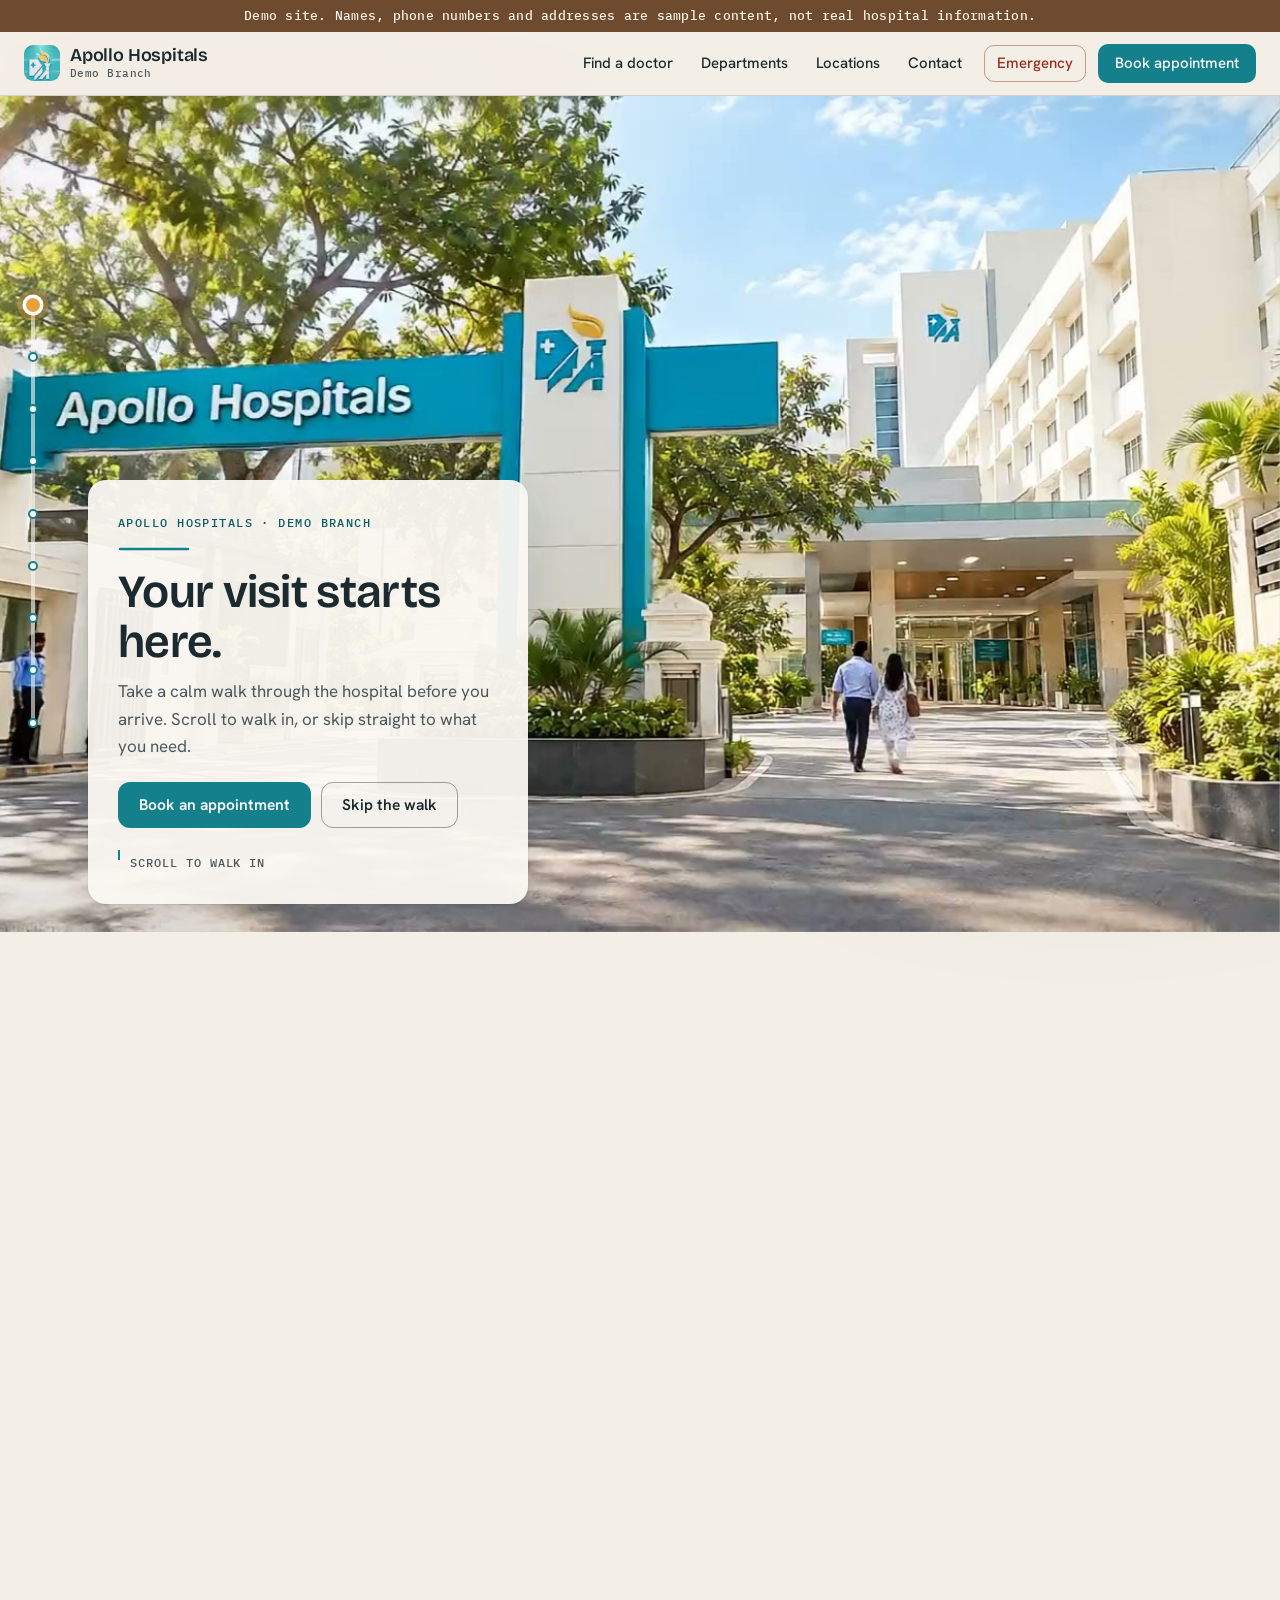
==== site/index.html @ e40bd39c "Add Walk Through Apollo scroll-driven hospital website First-person walk from the hospital gate to t" ====
<!doctype html>
<html lang="en">
<head>
<meta charset="utf-8">
<meta name="viewport" content="width=device-width, initial-scale=1">
<title>Apollo Hospitals · Walk Through Apollo</title>
<meta name="description" content="Take a calm walk through Apollo Hospitals before you arrive, then find a doctor, book an appointment or get directions.">
<meta name="theme-color" content="#F3EEE6">
<link rel="icon" type="image/png" href="assets/img/favicon.png">
<meta property="og:title" content="Walk Through Apollo">
<meta property="og:description" content="Take a calm walk through the hospital before you arrive.">
<meta property="og:type" content="website">
<!-- DEPLOY STEP: replace with absolute live URLs -->
<meta property="og:url" content="https://example.com/">
<meta property="og:image" content="https://example.com/assets/stills/arrival.jpg">
<link rel="preconnect" href="https://fonts.googleapis.com">
<link rel="preconnect" href="https://fonts.gstatic.com" crossorigin>
<link href="https://fonts.googleapis.com/css2?family=Bricolage+Grotesque:opsz,wght@12..96,600&family=Hanken+Grotesk:wght@400;500;600&family=IBM+Plex+Mono:wght@500&display=swap" rel="stylesheet">
<link rel="stylesheet" href="assets/site.css">
<link rel="stylesheet" href="assets/journey.css">
<noscript><style>
  .journey{height:auto!important}
  .stage{position:static;height:auto;overflow:visible}
  .media,.loader,.rail{display:none}
  .stop{position:static;opacity:1!important;visibility:visible!important;display:grid}
  .stop-fig{display:block}
</style></noscript>
</head>
<body>
<a class="skip" href="#essentials">Skip the walk</a>
<div class="draft" role="note">Demo site. Names, phone numbers and addresses are sample content, not real hospital information.</div>

<header class="site-header">
  <a class="brand" href="index.html" aria-label="Apollo Hospitals home">
    <img src="assets/img/mark.png" alt="" width="36" height="36">
    <span>Apollo Hospitals<small>Demo Branch</small></span>
  </a>
  <button class="menu-btn" type="button" aria-expanded="false" aria-controls="site-nav">Menu</button>
  <nav class="nav" id="site-nav" aria-label="Main">
    <a href="doctors.html">Find a doctor</a>
    <a href="departments.html">Departments</a>
    <a href="locations.html">Locations</a>
    <a href="contact.html">Contact</a>
    <a class="emergency" href="emergency.html">Emergency</a>
    <a class="btn btn-primary" href="book.html">Book appointment</a>
  </nav>
</header>

<main id="main" tabindex="-1">
<section class="journey" id="journey" aria-label="Walk through the hospital">
  <div class="stage">
    <div class="media" aria-hidden="true">
      <video id="hero" muted playsinline preload="none" tabindex="-1" aria-hidden="true" disablepictureinpicture></video>
      <div class="stills">
        <img data-still="arrival"    data-src="assets/stills/arrival.jpg" alt="">
        <img data-still="lobby"      data-src="assets/stills/lobby.jpg" alt="">
        <img data-still="lobby-desk" data-src="assets/stills/lobby-desk.jpg" alt="">
        <img data-still="reception"  data-src="assets/stills/reception.jpg" alt="">
        <img data-still="waiting"    data-src="assets/stills/waiting.jpg" alt="">
        <img data-still="corridor"   data-src="assets/stills/corridor.jpg" alt="">
        <img data-still="doorway"    data-src="assets/stills/doorway.jpg" alt="">
        <img data-still="room"       data-src="assets/stills/room.jpg" alt="">
        <img data-still="bedside"    data-src="assets/stills/bedside.jpg" alt="">
        <img data-still="team"       data-src="assets/stills/team.jpg" alt="">
        <img data-still="logo-wall"  data-src="assets/stills/logo-wall.jpg" alt="">
      </div>
      <div class="glow"></div>
      <div class="scrim"></div>
    </div>

    <div class="loader" aria-hidden="true">
      <svg class="ring" viewBox="0 0 48 48"><circle cx="24" cy="24" r="20" class="track"/><circle cx="24" cy="24" r="20" class="fill" style="stroke-dashoffset:var(--ld,126)"/></svg>
      <span>Loading the walk</span>
    </div>

    <nav class="rail" aria-label="Stops on the walk">
      <span class="rail-line" aria-hidden="true"><span class="rail-fill"></span></span>
      <ol>
        <li><a href="#stop-arrival" data-go="arrival"><span class="dot"></span><span class="lbl">Arrival</span></a></li>
        <li><a href="#stop-lobby" data-go="lobby"><span class="dot"></span><span class="lbl">Lobby</span></a></li>
        <li><a href="#stop-reception" data-go="reception"><span class="dot"></span><span class="lbl">Reception</span></a></li>
        <li><a href="#stop-visit" data-go="visit"><span class="dot"></span><span class="lbl">Your visit</span></a></li>
        <li><a href="#stop-doctors" data-go="doctors"><span class="dot"></span><span class="lbl">Doctors</span></a></li>
        <li><a href="#stop-room" data-go="room"><span class="dot"></span><span class="lbl">Your room</span></a></li>
        <li><a href="#stop-care" data-go="care"><span class="dot"></span><span class="lbl">Care</span></a></li>
        <li><a href="#stop-visit-us" data-go="visit-us"><span class="dot"></span><span class="lbl">Visit us</span></a></li>
        <li><a href="#stop-book" data-go="book"><span class="dot"></span><span class="lbl">Book</span></a></li>
      </ol>
    </nav>

    <div class="stops">

      <article class="stop" id="stop-arrival" data-stop="arrival" data-side="left-low">
        <figure class="stop-fig"><img loading="lazy" src="assets/stills/arrival.jpg" alt="The Apollo Hospitals gate and the driveway leading to the entrance" width="1440" height="810"></figure>
        <div class="panel">
          <span class="kicker">Apollo Hospitals · Demo Branch</span>
          <svg class="guide" viewBox="0 0 72 8" aria-hidden="true"><path d="M2 4 H70"/></svg>
          <h1>Your visit starts here.</h1>
          <p class="body">Take a calm walk through the hospital before you arrive. Scroll to walk in, or skip straight to what you need.</p>
          <div class="actions">
            <a class="btn btn-primary" href="book.html">Book an appointment</a>
            <a class="btn btn-ghost" href="#essentials">Skip the walk</a>
          </div>
          <p class="scroll-cue" aria-hidden="true"><span></span>Scroll to walk in</p>
        </div>
      </article>

      <article class="stop" id="stop-lobby" data-stop="lobby" data-side="right">
        <figure class="stop-fig"><img loading="lazy" src="assets/stills/lobby-desk.jpg" alt="The main lobby with the reception desk and waiting chairs" width="1440" height="810"></figure>
        <div class="panel">
          <span class="kicker">The lobby</span>
          <svg class="guide" viewBox="0 0 72 8" aria-hidden="true"><path d="M2 4 H70"/></svg>
          <h2>Find the right doctor.</h2>
          <p class="body">Search by a doctor's name or by what you need help with.</p>
          <form class="search" action="doctors.html" method="get" role="search">
            <label for="q">Doctor or specialty</label>
            <div class="search-row">
              <input class="input" id="q" name="q" type="search" placeholder="For example, a doctor's name" autocomplete="off">
              <button class="btn btn-primary" type="submit">Search</button>
            </div>
          </form>
          <a class="text-link" href="book.html">Or book an appointment</a>
        </div>
      </article>

      <article class="stop" id="stop-reception" data-stop="reception" data-side="left">
        <figure class="stop-fig"><img loading="lazy" src="assets/stills/reception.jpg" alt="The reception desk in front of the teal wall with the hospital logo" width="1440" height="810"></figure>
        <div class="panel">
          <span class="kicker">Reception</span>
          <svg class="guide" viewBox="0 0 72 8" aria-hidden="true"><path d="M2 4 H70"/></svg>
          <h2>What brings you in today?</h2>
          <p class="body">Pick an area and we will point you to the right doctors further along.</p>
          <fieldset class="picker">
            <legend class="visually-hidden">Choose a specialty</legend>
            <button type="button" class="chip" aria-pressed="false" data-choice="Cardiology">Cardiology</button>
            <button type="button" class="chip" aria-pressed="false" data-choice="Orthopaedics">Orthopaedics</button>
            <button type="button" class="chip" aria-pressed="false" data-choice="Neurology">Neurology</button>
            <button type="button" class="chip" aria-pressed="false" data-choice="Paediatrics">Paediatrics</button>
            <button type="button" class="chip" aria-pressed="false" data-choice="Women's Health">Women's Health</button>
            <button type="button" class="chip" aria-pressed="false" data-choice="General Medicine">General Medicine</button>
          </fieldset>
          <p class="picked" aria-live="polite"></p>
          <a class="text-link" href="departments.html">See all departments</a>
        </div>
      </article>

      <article class="stop" id="stop-visit" data-stop="visit" data-side="left">
        <figure class="stop-fig"><img loading="lazy" src="assets/stills/waiting.jpg" alt="The waiting hall with rows of seats and a corridor on the right" width="1440" height="810"></figure>
        <div class="panel">
          <span class="kicker">Your visit</span>
          <svg class="guide" viewBox="0 0 72 8" aria-hidden="true"><path d="M2 4 H70"/></svg>
          <h2>Three simple steps.</h2>
          <ol class="steps">
            <li><strong>Book</strong><span>Choose a time that suits you.</span></li>
            <li><strong>Check in</strong><span>Come to reception with a photo ID, any earlier reports and a list of your medicines.</span></li>
            <li><strong>See your doctor</strong><span>Take a seat. Your doctor will call you in.</span></li>
          </ol>
          <p class="meta">Outpatient hours: Monday to Saturday, 8 am to 8 pm</p>
        </div>
      </article>

      <article class="stop" id="stop-doctors" data-stop="doctors" data-side="right">
        <figure class="stop-fig"><img loading="lazy" src="assets/stills/corridor.jpg" alt="A bright hospital corridor with a nurse walking ahead" width="1440" height="810"></figure>
        <div class="panel">
          <span class="kicker">Our doctors</span>
          <svg class="guide" viewBox="0 0 72 8" aria-hidden="true"><path d="M2 4 H70"/></svg>
          <h2>Meet the people who will care for you.</h2>
          <p class="filter-note" aria-live="polite" hidden></p>
          <ul class="docs">
            <li data-spec="Cardiology"><span class="avatar" aria-hidden="true"></span><div><strong>Dr. Ananya Rao</strong>Cardiology<small>MBBS, MD, DM (Cardiology) · Mon, Wed, Fri</small></div></li>
            <li data-spec="Orthopaedics"><span class="avatar" aria-hidden="true"></span><div><strong>Dr. Vikram Menon</strong>Orthopaedics<small>MBBS, MS (Orthopaedics) · Tue, Thu, Sat</small></div></li>
            <li data-spec="Neurology"><span class="avatar" aria-hidden="true"></span><div><strong>Dr. Priya Sharma</strong>Neurology<small>MBBS, MD, DM (Neurology) · Mon to Fri</small></div></li>
          </ul>
          <a class="text-link" href="doctors.html">See all doctors</a>
        </div>
      </article>

      <article class="stop" id="stop-room" data-stop="room" data-side="right">
        <figure class="stop-fig"><img loading="lazy" src="assets/stills/room.jpg" alt="A calm private patient room with a window looking out over trees" width="1440" height="810"></figure>
        <div class="panel">
          <span class="kicker">Staying with us</span>
          <svg class="guide" viewBox="0 0 72 8" aria-hidden="true"><path d="M2 4 H70"/></svg>
          <h2>A calm room to rest and recover.</h2>
          <p class="body">Private and twin-sharing rooms, each with a nurse call button, a window and space for one family member to stay.</p>
          <h3 class="sub">Technology and treatments</h3>
          <p class="body">Round-the-clock diagnostics and imaging, and specialist teams for heart, bone and joint, brain and nerve care.</p>
        </div>
      </article>

      <article class="stop" id="stop-care" data-stop="care" data-side="left">
        <figure class="stop-fig"><img loading="lazy" src="assets/stills/bedside.jpg" alt="A doctor and a nurse talking with a patient at the bedside" width="1440" height="810"></figure>
        <div class="panel">
          <span class="kicker">Care</span>
          <svg class="guide" viewBox="0 0 72 8" aria-hidden="true"><path d="M2 4 H70"/></svg>
          <h2>Looked after, every step of the way.</h2>
          <p class="body">A care coordinator for every inpatient, visits from a dietitian, and help with insurance paperwork.</p>
          <blockquote class="quote"><p>The nurses explained every step before it happened. I never once felt lost.</p><cite>Sample patient story</cite></blockquote>
        </div>
      </article>

      <article class="stop" id="stop-visit-us" data-stop="visit-us" data-side="left">
        <figure class="stop-fig"><img loading="lazy" src="assets/stills/team.jpg" alt="The care team at the front desk helping visitors" width="1440" height="810"></figure>
        <div class="panel">
          <span class="kicker">Visit us</span>
          <svg class="guide" viewBox="0 0 72 8" aria-hidden="true"><path d="M2 4 H70"/></svg>
          <h2>We are here when you need us.</h2>
          <dl class="facts">
            <div><dt>Address</dt><dd>12 Demo Road, Sample Nagar, Your City 500000</dd></div>
            <div><dt>Appointments</dt><dd>+91 00000 00001</dd></div>
            <div><dt>Visiting hours</dt><dd>4 pm to 7 pm, every day</dd></div>
            <div><dt>Emergency</dt><dd>112 (national emergency) · 108 (ambulance)</dd></div>
          </dl>
          <a class="btn btn-ghost" href="locations.html">Get directions</a>
        </div>
      </article>

      <article class="stop" id="stop-book" data-stop="book" data-side="center">
        <figure class="stop-fig"><img loading="lazy" src="assets/stills/logo-wall.jpg" alt="The Apollo Hospitals logo on the teal wall above the reception counter" width="1440" height="810"></figure>
        <div class="panel">
          <h2>Ready when you are.</h2>
          <div class="actions">
            <a class="btn btn-primary" href="book.html">Book an appointment</a>
            <a class="btn btn-ghost" href="tel:+910000000001">Call +91 00000 00001</a>
          </div>
        </div>
      </article>

    </div>
  </div>
</section>

<section class="section essentials reveal" id="essentials" tabindex="-1" aria-labelledby="ess-h">
  <div class="wrap">
    <span class="kicker rv">Quick links</span>
    <h2 id="ess-h" class="rv">Everything in one place.</h2>
    <div class="grid">
      <a class="card rv" href="doctors.html"><h3>Find a doctor</h3><p>Search by name or specialty.</p><span class="arrow" aria-hidden="true">&rarr;</span></a>
      <a class="card rv" href="departments.html"><h3>Departments</h3><p>See every area of care.</p><span class="arrow" aria-hidden="true">&rarr;</span></a>
      <a class="card rv" href="book.html"><h3>Book an appointment</h3><p>Pick a time that suits you.</p><span class="arrow" aria-hidden="true">&rarr;</span></a>
      <a class="card rv" href="locations.html"><h3>Locations</h3><p>Address, map and parking.</p><span class="arrow" aria-hidden="true">&rarr;</span></a>
      <a class="card rv" href="contact.html"><h3>Contact</h3><p>Phone numbers and email.</p><span class="arrow" aria-hidden="true">&rarr;</span></a>
      <a class="card rv urgent" href="emergency.html"><h3>Emergency</h3><p>What to do right now.</p><span class="arrow" aria-hidden="true">&rarr;</span></a>
    </div>
  </div>
</section>
</main>

<footer class="site-footer">
  <div class="wrap">
    <div class="cols">
      <div><strong>Apollo Hospitals</strong> · Demo Branch</div>
      <nav aria-label="Footer">
        <a href="doctors.html">Find a doctor</a><a href="departments.html">Departments</a><a href="book.html">Book appointment</a><a href="locations.html">Locations</a><a href="contact.html">Contact</a><a href="emergency.html">Emergency</a>
      </nav>
    </div>
    <p class="fine">Some images on this site are AI-assisted visualisations based on photographs of the hospital. Demo content: all names, phone numbers and addresses on this site are samples.</p>
  </div>
</footer>

<div class="action-bar" aria-label="Quick actions">
  <a class="btn btn-ghost" href="contact.html">Call</a>
  <a class="btn btn-primary" href="book.html">Book</a>
  <a class="btn btn-ghost" href="locations.html">Directions</a>
</div>

<div class="env" aria-hidden="true"></div>
<script src="assets/site.js" defer></script>
<script src="assets/journey.js" defer></script>
</body>
</html>
---- site/assets/site.css ----
/* Walk Through Apollo: shared styles */
:root{
  --canvas:#F3EEE6;
  --panel:#FBF8F3;
  --ink:#1B2A2F;
  --ink-2:#4B585C;
  --teal:#13808B;
  --teal-deep:#0C5C66;
  --flame:#E9A23B;
  --walnut:#6E4A2E;
  --line:rgba(27,42,47,.14);
  --line-strong:rgba(27,42,47,.42);
  --ease-out:cubic-bezier(.22,.8,.26,1);
  --ease-soft:cubic-bezier(.45,0,.2,1);
  --display:"Bricolage Grotesque",ui-sans-serif,system-ui,sans-serif;
  --body:"Hanken Grotesk",ui-sans-serif,system-ui,sans-serif;
  --mono:"IBM Plex Mono",ui-monospace,monospace;
  --radius:14px;
  --shadow:0 1px 2px rgba(27,42,47,.06),0 12px 40px rgba(27,42,47,.14);
  --header-h:64px;
}

*,*::before,*::after{box-sizing:border-box}
html{overflow-x:hidden;overflow-x:clip;-webkit-text-size-adjust:100%}
body{margin:0;overflow-x:hidden;overflow-x:clip;background:var(--canvas);color:var(--ink);font:400 17px/1.6 var(--body);-webkit-font-smoothing:antialiased;opacity:0;animation:page-in .6s var(--ease-out) .05s forwards}
@keyframes page-in{to{opacity:1}}
img{max-width:100%;display:block}
a{color:var(--teal-deep)}
a:hover{color:var(--ink)}
h1,h2,h3{font-family:var(--display);font-weight:600;line-height:1.08;letter-spacing:-.015em;margin:0}
p{margin:0}
:focus-visible{outline:3px solid var(--teal);outline-offset:3px;border-radius:6px}
[hidden]{display:none!important}
.visually-hidden{position:absolute!important;width:1px;height:1px;overflow:hidden;clip:rect(0 0 0 0);clip-path:inset(50%);white-space:nowrap}

/* Placeholders: visible on purpose until approved content arrives */
.ph{background:rgba(233,162,59,.16);border-bottom:1.5px dashed rgba(110,74,46,.55);border-radius:3px;padding:0 .2em;font-style:normal}

/* Skip link */
.skip{position:fixed;left:16px;top:-60px;z-index:100;background:var(--ink);color:#fff;padding:10px 16px;border-radius:10px;text-decoration:none;transition:top .2s var(--ease-out)}
.skip:focus{top:12px;color:#fff}

/* Draft banner */
.draft{position:relative;z-index:60;background:var(--walnut);color:#FBF3E8;font:500 12.5px/1.4 var(--mono);letter-spacing:.02em;text-align:center;padding:7px 16px}

/* Header */
.site-header{position:sticky;top:0;z-index:50;height:var(--header-h);display:flex;align-items:center;gap:20px;padding:0 24px;background:rgba(243,238,230,.92);backdrop-filter:blur(10px);-webkit-backdrop-filter:blur(10px);border-bottom:1px solid var(--line)}
.brand{display:flex;align-items:center;gap:10px;text-decoration:none;color:var(--ink);font:600 18px/1 var(--display);letter-spacing:-.01em;white-space:nowrap}
.brand img{width:36px;height:36px;border-radius:9px}
.brand small{display:block;font:500 11px/1.2 var(--mono);color:var(--ink-2);letter-spacing:.04em;margin-top:3px}
.nav{margin-left:auto;display:flex;align-items:center;gap:4px}
.nav a{font:500 15px/1 var(--body);color:var(--ink);text-decoration:none;padding:10px 12px;border-radius:10px;transition:background .25s var(--ease-out),color .25s var(--ease-out)}
.nav a:hover{background:rgba(19,128,139,.1);color:var(--teal-deep)}
.nav a[aria-current="page"]{color:var(--teal-deep);background:rgba(19,128,139,.1)}
.nav .btn-primary[aria-current="page"]{background:var(--teal-deep);color:#fff}
.nav .emergency{color:#9B2C1F;border:1.5px solid rgba(155,44,31,.45);margin-left:6px}
.nav .emergency:hover{background:rgba(155,44,31,.08);color:#7A1F14}
.menu-btn{display:none;margin-left:auto;background:none;border:1.5px solid var(--line-strong);border-radius:10px;padding:9px 12px;font:500 14px/1 var(--body);color:var(--ink);cursor:pointer}

/* Buttons */
.btn{display:inline-flex;align-items:center;justify-content:center;gap:8px;font:600 15.5px/1 var(--body);text-decoration:none;border-radius:12px;padding:14px 20px;border:1.5px solid transparent;cursor:pointer;transition:background .3s var(--ease-out),color .3s var(--ease-out),border-color .3s var(--ease-out),transform .3s var(--ease-out)}
.btn:active{transform:translateY(1px)}
.btn-primary{background:var(--teal);color:#fff}
.btn-primary:hover{background:var(--teal-deep);color:#fff}
.btn-ghost{background:transparent;color:var(--ink);border-color:var(--line-strong)}
.btn-ghost:hover{border-color:var(--teal);color:var(--teal-deep)}
.nav .btn-primary{padding:11px 16px;margin-left:8px;color:#fff}
.nav .btn-primary:hover{color:#fff;background:var(--teal-deep)}

/* Labels */
.kicker{display:inline-block;font:500 12px/1.2 var(--mono);letter-spacing:.12em;text-transform:uppercase;color:var(--teal-deep)}
.guide{display:block;height:8px;width:72px;margin:10px 0 14px}
.guide path{stroke:var(--teal);stroke-width:2.5;fill:none;stroke-linecap:round;stroke-dasharray:80;stroke-dashoffset:var(--draw,80)}

/* Cards and generic sections */
.wrap{max-width:1160px;margin:0 auto;padding:0 24px}
.section{padding:96px 0}
.section h2{font-size:clamp(30px,4vw,46px);max-width:18ch}
.lede{color:var(--ink-2);font-size:18px;max-width:52ch;margin-top:14px}
.grid{display:grid;gap:16px;margin-top:36px;grid-template-columns:repeat(auto-fill,minmax(250px,1fr))}
.card{position:relative;display:block;background:var(--panel);border:1px solid var(--line);border-radius:var(--radius);padding:24px;text-decoration:none;color:var(--ink);transition:transform .45s var(--ease-out),box-shadow .45s var(--ease-out),border-color .45s var(--ease-out)}
a.card:hover{transform:translateY(-3px);box-shadow:var(--shadow);border-color:rgba(19,128,139,.35);color:var(--ink)}
.card h3{font-size:21px;margin-bottom:6px;padding-right:28px}
.card p{color:var(--ink-2);font-size:15.5px}
.card .arrow{position:absolute;right:20px;top:22px;color:var(--teal);transition:transform .45s var(--ease-out)}
a.card:hover .arrow{transform:translateX(4px)}
.card.urgent{border-color:rgba(155,44,31,.35)}
.card.urgent h3{color:#8E271B}

/* Entrance choreography for normal-flow content */
.reveal .rv{opacity:0;transform:translateY(16px);transition:opacity .8s var(--ease-out),transform .8s var(--ease-out)}
.reveal.in .rv{opacity:1;transform:none}
.reveal.in .rv:nth-child(2){transition-delay:.08s}
.reveal.in .rv:nth-child(3){transition-delay:.16s}
.reveal.in .rv:nth-child(4){transition-delay:.24s}
.reveal.in .rv:nth-child(5){transition-delay:.32s}
.reveal.in .rv:nth-child(6){transition-delay:.40s}
.reveal.done .rv,.reveal.done .rv:nth-child(n){transition-delay:0s!important}

/* Fixed background environment: slow warm light drift */
.env{position:fixed;inset:-20%;z-index:-1;pointer-events:none;background:radial-gradient(40% 35% at 30% 30%,rgba(233,162,59,.10),transparent 70%),radial-gradient(45% 40% at 75% 65%,rgba(19,128,139,.08),transparent 70%);animation:drift 80s ease-in-out -20s infinite alternate}
@keyframes drift{to{transform:translate3d(6%,-4%,0) scale(1.06)}}
body.paused *,body.paused *::before,body.paused *::after{animation-play-state:paused!important}

/* Footer */
.site-footer{border-top:1px solid var(--line);padding:48px 0 110px;color:var(--ink-2);font-size:15px}
.site-footer .cols{display:flex;flex-wrap:wrap;gap:32px 64px;justify-content:space-between}
.site-footer nav{display:flex;flex-wrap:wrap;gap:6px 20px}
.site-footer a{color:var(--ink);text-decoration:none}
.site-footer a:hover{color:var(--teal-deep);text-decoration:underline}
.site-footer .fine{margin-top:28px;font-size:13.5px;max-width:70ch}

/* Mobile action bar */
.action-bar{display:none}

/* Inner page hero */
.page-hero{padding:72px 0 8px}
.page-hero h1{font-size:clamp(36px,5vw,58px);max-width:16ch;margin-top:10px}
.field{display:flex;flex-direction:column;gap:6px;max-width:520px;margin-top:28px}
.field label{font:600 14px/1.2 var(--body)}
.input{font:400 17px/1.4 var(--body);padding:13px 14px;border-radius:12px;border:1.5px solid var(--line-strong);background:#fff;color:var(--ink)}
.input:focus-visible{outline:3px solid var(--teal);outline-offset:1px;border-color:var(--teal)}
.row-list{margin-top:28px;border-top:1px solid var(--line)}
.row-list div{display:flex;flex-wrap:wrap;gap:4px 24px;align-items:baseline;padding:16px 0;border-bottom:1px solid var(--line)}
.row-list dt{font:500 12.5px/1.2 var(--mono);letter-spacing:.08em;text-transform:uppercase;color:var(--ink-2);min-width:170px}
.row-list dd{margin:0;font-size:18px}

@media (max-width:980px){
  .nav{display:none;position:absolute;top:var(--header-h);left:0;right:0;flex-direction:column;align-items:stretch;background:var(--panel);border-bottom:1px solid var(--line);padding:10px 16px 16px;box-shadow:var(--shadow)}
  .nav.open{display:flex}
  .nav a{padding:14px 12px}
  .nav .emergency,.nav .btn-primary{margin:6px 0 0}
  .menu-btn{display:inline-flex}
  .site-header{padding:0 16px}
  .wrap{padding:0 16px}
}
@media (max-width:720px){
  .action-bar{display:flex;position:fixed;left:0;right:0;bottom:0;z-index:55;gap:8px;padding:10px 12px calc(10px + env(safe-area-inset-bottom));background:rgba(251,248,243,.96);backdrop-filter:blur(10px);-webkit-backdrop-filter:blur(10px);border-top:1px solid var(--line)}
  .action-bar a{flex:1;padding:13px 8px;font-size:15px}
  .section{padding:64px 0}
}
@media (pointer:coarse){
  .btn{min-height:44px;display:inline-flex;align-items:center;justify-content:center}
  .nav a{min-height:44px;display:flex;align-items:center}
}
@media (prefers-reduced-motion:reduce){
  *,*::before,*::after{animation:none!important;transition:none!important;transition-delay:0s!important}
  body{opacity:1}
  .reveal .rv{opacity:1;transform:none}
  .guide path{stroke-dashoffset:0}
}
---- site/assets/journey.css ----
/* The walk: scroll-driven stage (default) and static chapters (gated below) */
.journey{position:relative;height:3200vh}
.stage{position:sticky;top:var(--header-h);height:calc(100vh - var(--header-h));height:calc(100svh - var(--header-h));overflow:hidden;background:#D9D2C6}

.media{position:absolute;inset:0}
#hero,.stills img{position:absolute;inset:0;width:100%;height:100%;object-fit:cover}
#hero{opacity:0;transform:translateZ(0);will-change:transform;transition:opacity .6s var(--ease-out)}
.stage.video-ready #hero{opacity:1}
.stage.video-failed #hero{display:none}
.stills img{opacity:0;will-change:opacity,transform;transform-origin:50% 50%}
.glow{position:absolute;inset:0;opacity:0;pointer-events:none;background:radial-gradient(60% 70% at 52% 38%,rgba(255,248,232,1) 0%,rgba(255,244,222,.85) 45%,rgba(255,240,215,.35) 100%)}
.scrim{position:absolute;inset:0;pointer-events:none;background:radial-gradient(ellipse 120% 90% at 50% 45%,rgba(20,24,26,0) 50%,rgba(20,24,26,.28) 100%)}

/* Loading ring */
.loader{position:absolute;right:20px;bottom:20px;z-index:6;display:flex;align-items:center;gap:10px;padding:8px 14px 8px 8px;border-radius:999px;background:rgba(251,248,243,.9);box-shadow:0 2px 12px rgba(27,42,47,.12);font:500 12px/1 var(--mono);letter-spacing:.04em;color:var(--ink-2);transition:opacity .6s var(--ease-out)}
.loader .ring{width:30px;height:30px;transform:rotate(-90deg)}
.loader circle{fill:none;stroke-width:3.5}
.loader .track{stroke:rgba(27,42,47,.12)}
.loader .fill{stroke:var(--teal);stroke-dasharray:126;stroke-linecap:round;transition:stroke-dashoffset .2s linear}
.stage.video-ready .loader,.stage.video-failed .loader{opacity:0;pointer-events:none}

/* Signature: the floor-guide rail */
.rail{position:absolute;left:22px;top:50%;transform:translateY(-50%);z-index:5;height:min(440px,64%)}
.rail-line{position:absolute;left:9px;top:6px;bottom:6px;width:4px;border-radius:2px;background:rgba(251,248,243,.6);overflow:hidden}
.rail-fill{position:absolute;inset:0;background:var(--teal);transform-origin:50% 0;transform:scaleY(var(--railp,0))}
.rail ol{list-style:none;margin:0;padding:0;height:100%;display:flex;flex-direction:column;justify-content:space-between;position:relative}
.rail a{display:flex;align-items:center;gap:10px;text-decoration:none;color:var(--ink);min-height:22px}
.rail .dot{width:22px;height:22px;display:grid;place-items:center;flex:none}
.rail .dot::before{content:"";width:10px;height:10px;border-radius:50%;background:var(--panel);border:2px solid var(--teal);transition:transform .4s var(--ease-out),background .4s var(--ease-out),border-color .4s var(--ease-out)}
.rail a.passed .dot::before{background:var(--teal)}
.rail a.here .dot::before{background:var(--flame);border-color:var(--flame);transform:scale(1.4);box-shadow:0 0 0 2.5px #fff,0 0 0 6px rgba(233,162,59,.35)}
.rail .lbl{font:500 11.5px/1 var(--mono);letter-spacing:.06em;text-transform:uppercase;background:rgba(251,248,243,.92);padding:5px 8px;border-radius:6px;opacity:0;transform:translateX(-4px);transition:opacity .35s var(--ease-out),transform .35s var(--ease-out);white-space:nowrap}
.rail a:hover .lbl,.rail a:focus-visible .lbl{opacity:1;transform:none}

/* Stops: panels over the stage, driven by scroll */
.stops{position:absolute;inset:0;z-index:4;pointer-events:none}
.stop{position:absolute;inset:0;opacity:0;visibility:hidden}
.stop.on{visibility:visible}
.stop-fig{display:none;margin:0}
.panel{position:absolute;top:50%;left:88px;width:min(440px,38vw);max-height:calc(100% - 48px);overflow:auto;padding:28px 30px;border-radius:18px;background:rgba(251,248,243,.95);box-shadow:var(--shadow);pointer-events:auto;transform:translate3d(0,calc(-50% + (1 - var(--k,1)) * 18px),0)}
.stop[data-side="right"] .panel{left:auto;right:40px}
.stop[data-side="left-low"] .panel{top:auto;bottom:28px;transform:translate3d(0,calc((1 - var(--k,1)) * 18px),0)}
.stop[data-side="center"] .panel{top:auto;bottom:5%;left:50%;width:min(620px,86vw);text-align:center;background:rgba(251,248,243,.82);transform:translate3d(-50%,calc((1 - var(--k,1)) * 18px),0)}
.stop[data-side="center"] .actions{justify-content:center}
.panel h1{font-size:clamp(34px,3.6vw,52px)}
.panel h2{font-size:clamp(28px,2.7vw,40px)}
.panel .body{color:var(--ink-2);margin-top:12px}
.panel .guide path{stroke-dashoffset:calc(80 - 80 * var(--k,1))}
.panel .actions{display:flex;flex-wrap:wrap;gap:10px;margin-top:22px}
.panel .text-link{display:inline-block;margin-top:16px;font-weight:600}
.panel .sub{font-size:18px;margin-top:20px}
.panel .meta{margin-top:16px;font-size:15px;color:var(--ink-2)}

.scroll-cue{display:flex;align-items:center;gap:10px;margin-top:22px;font:500 12px/1 var(--mono);letter-spacing:.08em;text-transform:uppercase;color:var(--ink-2)}
.scroll-cue span{width:2px;height:26px;background:linear-gradient(var(--teal) 0 40%,transparent 40%);background-size:2px 26px;animation:cue 2.4s var(--ease-soft) -1s infinite}
@keyframes cue{0%{background-position:0 -16px}100%{background-position:0 26px}}

.search{margin-top:20px}
.search label{display:block;font:600 14px/1.2 var(--body);margin-bottom:6px}
.search-row{display:flex;gap:8px}
.search-row .input{flex:1;min-width:0}

.picker{border:0;padding:0;margin:20px 0 0;display:flex;flex-wrap:wrap;gap:8px}
.chip{font:500 15px/1 var(--body);padding:11px 14px;border-radius:999px;border:1.5px solid var(--line-strong);background:#fff;color:var(--ink);cursor:pointer;transition:border-color .3s var(--ease-out),background .3s var(--ease-out),transform .3s var(--ease-out)}
.chip:hover{border-color:var(--teal)}
.chip[aria-pressed="true"]{background:var(--teal);border-color:var(--teal);color:#fff}
.chip[aria-pressed="true"] .ph{background:rgba(255,255,255,.18);border-bottom-color:rgba(255,255,255,.7)}
.picked{margin-top:14px;font-weight:500;color:var(--teal-deep);min-height:1.6em}

.steps{list-style:none;counter-reset:s;margin:18px 0 0;padding:0;display:grid;gap:12px}
.steps li{counter-increment:s;display:grid;grid-template-columns:34px 1fr;column-gap:12px;align-items:baseline}
.steps li::before{content:counter(s);grid-row:span 2;width:30px;height:30px;border-radius:50%;display:grid;place-items:center;background:rgba(19,128,139,.12);color:var(--teal-deep);font:600 14px/1 var(--mono);align-self:start}
.steps strong{font-weight:600}
.steps span{color:var(--ink-2)}

.filter-note{margin-top:12px;font-weight:500;color:var(--teal-deep)}
.docs{list-style:none;margin:18px 0 0;padding:0;display:grid;gap:10px}
.docs li{display:flex;gap:14px;align-items:center;padding:12px;border:1px solid var(--line);border-radius:12px;background:#fff}
.docs .avatar{width:44px;height:44px;border-radius:50%;flex:none;background:radial-gradient(circle at 50% 38%,rgba(19,128,139,.35) 0 22%,transparent 23%),radial-gradient(circle at 50% 100%,rgba(19,128,139,.25) 0 45%,transparent 46%),rgba(19,128,139,.08)}
.docs div{display:flex;flex-direction:column;gap:2px;font-size:15px}
.docs small{color:var(--ink-2);font-size:13.5px}

.quote{margin:18px 0 0;padding:16px 18px;border-left:3px solid var(--flame);background:#fff;border-radius:0 12px 12px 0}
.quote cite{display:block;margin-top:8px;font-style:normal;font-size:14px;color:var(--ink-2)}

.facts{margin:16px 0 20px;display:grid;gap:0;border-top:1px solid var(--line)}
.facts div{display:flex;gap:16px;align-items:baseline;padding:10px 0;border-bottom:1px solid var(--line)}
.facts dt{min-width:120px;font:500 11.5px/1.2 var(--mono);letter-spacing:.08em;text-transform:uppercase;color:var(--ink-2)}
.facts dd{margin:0}

.essentials{background:linear-gradient(var(--canvas),#EFE8DC)}

/* Short desktop windows: keep the walk, drop the small overlays */
@media (max-height:560px){.rail,.loader,.scroll-cue{display:none}}

/* ===== Static journey (five gates; identical strings live in journey.js) ===== */
@media (max-width: 720px), (orientation: portrait) and (max-width: 1024px), (orientation: portrait) and (pointer: coarse), (orientation: landscape) and (pointer: coarse) and (max-height: 560px), (prefers-reduced-motion: reduce){
  .journey{height:auto!important}
  .stage{position:static;height:auto;overflow:visible;background:none}
  .media,.loader,.rail{display:none}
  .stops{position:static;pointer-events:auto}
  .stop{position:static;opacity:1!important;visibility:visible!important;display:block;padding:0 0 28px}
  .stop-fig{display:block;aspect-ratio:4/3;overflow:hidden;background:#D9D2C6}
  .stop-fig img{width:100%;height:100%;object-fit:cover}
  .stop[data-stop="arrival"] .stop-fig img{object-position:30% 50%}
  .stop[data-stop="bedside"] .stop-fig img,.stop[data-stop="care"] .stop-fig img{object-position:40% 50%}
  .panel,.stop[data-side="right"] .panel,.stop[data-side="center"] .panel,.stop[data-side="left-low"] .panel{position:relative;top:auto;left:auto;right:auto;bottom:auto;width:auto;max-height:none;overflow:visible;margin:-36px 16px 0;transform:none;text-align:left;background:var(--panel)}
  .stop[data-side="center"] .actions{justify-content:flex-start}
  .panel .guide path{stroke-dashoffset:0}
  .search-row{flex-direction:column}
  .scroll-cue{display:none}
}
@media (min-width: 721px) and (orientation: portrait) and (max-width: 1024px){
  .stops{max-width:760px;margin:0 auto}
  .stop-fig{aspect-ratio:16/9}
}
/* Static journey on wide screens (reduced motion on desktop): a calm, contained column */
@media (prefers-reduced-motion: reduce) and (min-width: 1025px){
  .stops{max-width:1080px;margin:0 auto;padding:32px 24px 0}
  .stop{display:grid;grid-template-columns:1.25fr 1fr;align-items:center;gap:0;padding:0 0 40px}
  .stop-fig{aspect-ratio:4/3;border-radius:18px}
  .panel,.stop[data-side="right"] .panel,.stop[data-side="center"] .panel,.stop[data-side="left-low"] .panel{margin:0 0 0 -48px}
}
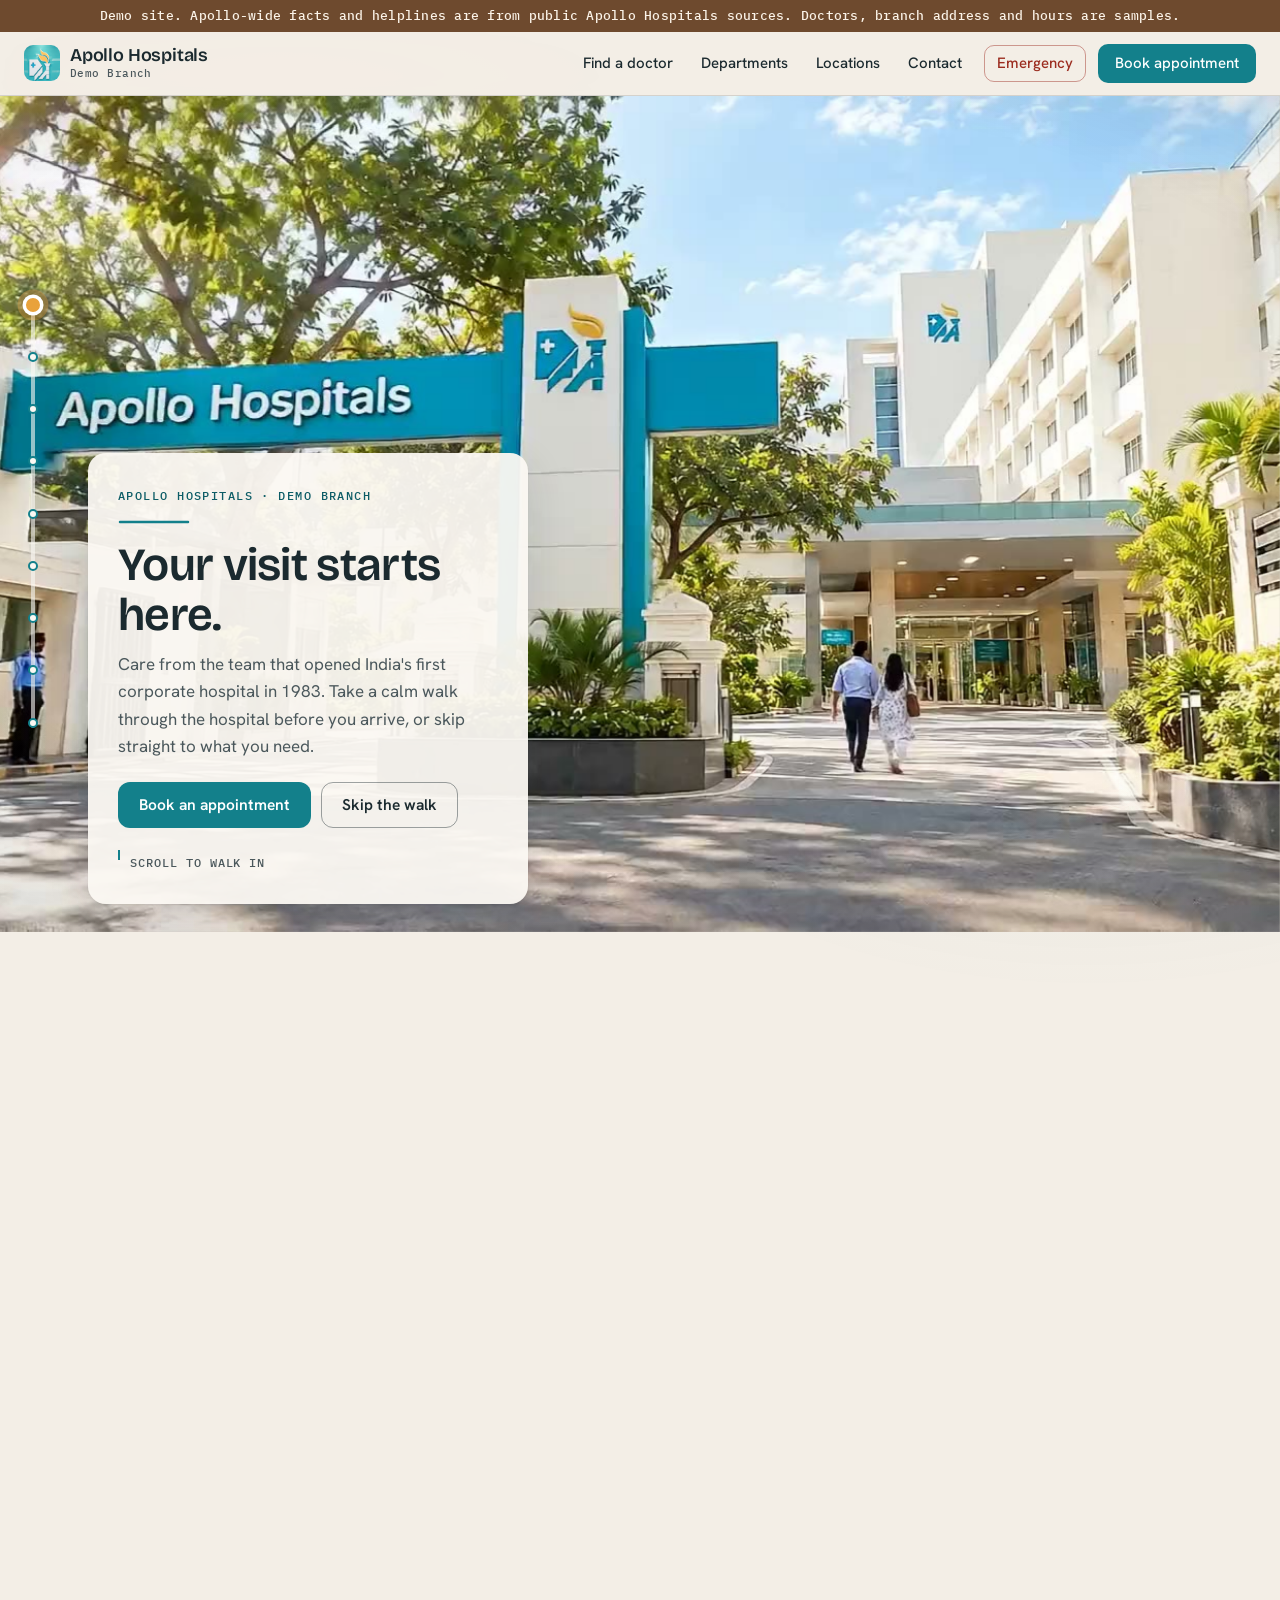
==== commit fb2b9534: "Apply verified Apollo facts and helplines, keep branch details as samples - Real Apollo-wide data fr" ====
--- a/site/index.html
+++ b/site/index.html
@@ -28,7 +28,7 @@
 </head>
 <body>
 <a class="skip" href="#essentials">Skip the walk</a>
-<div class="draft" role="note">Demo site. Names, phone numbers and addresses are sample content, not real hospital information.</div>
+<div class="draft" role="note">Demo site. Apollo-wide facts and helplines are from public Apollo Hospitals sources. Doctors, branch address and hours are samples.</div>
 
 <header class="site-header">
   <a class="brand" href="index.html" aria-label="Apollo Hospitals home">
@@ -96,7 +96,7 @@
           <span class="kicker">Apollo Hospitals · Demo Branch</span>
           <svg class="guide" viewBox="0 0 72 8" aria-hidden="true"><path d="M2 4 H70"/></svg>
           <h1>Your visit starts here.</h1>
-          <p class="body">Take a calm walk through the hospital before you arrive. Scroll to walk in, or skip straight to what you need.</p>
+          <p class="body">Care from the team that opened India&#39;s first corporate hospital in 1983. Take a calm walk through the hospital before you arrive, or skip straight to what you need.</p>
           <div class="actions">
             <a class="btn btn-primary" href="book.html">Book an appointment</a>
             <a class="btn btn-ghost" href="#essentials">Skip the walk</a>
@@ -132,12 +132,12 @@
           <p class="body">Pick an area and we will point you to the right doctors further along.</p>
           <fieldset class="picker">
             <legend class="visually-hidden">Choose a specialty</legend>
-            <button type="button" class="chip" aria-pressed="false" data-choice="Cardiology">Cardiology</button>
+            <button type="button" class="chip" aria-pressed="false" data-choice="Cardiac Sciences">Cardiac Sciences</button>
+            <button type="button" class="chip" aria-pressed="false" data-choice="Neurosciences">Neurosciences</button>
             <button type="button" class="chip" aria-pressed="false" data-choice="Orthopaedics">Orthopaedics</button>
-            <button type="button" class="chip" aria-pressed="false" data-choice="Neurology">Neurology</button>
-            <button type="button" class="chip" aria-pressed="false" data-choice="Paediatrics">Paediatrics</button>
-            <button type="button" class="chip" aria-pressed="false" data-choice="Women's Health">Women's Health</button>
-            <button type="button" class="chip" aria-pressed="false" data-choice="General Medicine">General Medicine</button>
+            <button type="button" class="chip" aria-pressed="false" data-choice="Oncology">Oncology</button>
+            <button type="button" class="chip" aria-pressed="false" data-choice="Gastroenterology">Gastroenterology</button>
+            <button type="button" class="chip" aria-pressed="false" data-choice="Transplants">Transplants</button>
           </fieldset>
           <p class="picked" aria-live="polite"></p>
           <a class="text-link" href="departments.html">See all departments</a>
@@ -167,9 +167,9 @@
           <h2>Meet the people who will care for you.</h2>
           <p class="filter-note" aria-live="polite" hidden></p>
           <ul class="docs">
-            <li data-spec="Cardiology"><span class="avatar" aria-hidden="true"></span><div><strong>Dr. Ananya Rao</strong>Cardiology<small>MBBS, MD, DM (Cardiology) · Mon, Wed, Fri</small></div></li>
-            <li data-spec="Orthopaedics"><span class="avatar" aria-hidden="true"></span><div><strong>Dr. Vikram Menon</strong>Orthopaedics<small>MBBS, MS (Orthopaedics) · Tue, Thu, Sat</small></div></li>
-            <li data-spec="Neurology"><span class="avatar" aria-hidden="true"></span><div><strong>Dr. Priya Sharma</strong>Neurology<small>MBBS, MD, DM (Neurology) · Mon to Fri</small></div></li>
+            <li data-spec="Cardiac Sciences"><span class="avatar" aria-hidden="true"></span><div><strong>Dr. Ananya Rao</strong><span>Cardiac Sciences · sample profile</span><small>MBBS, MD, DM (Cardiology) · Mon, Wed, Fri</small></div></li>
+            <li data-spec="Orthopaedics"><span class="avatar" aria-hidden="true"></span><div><strong>Dr. Vikram Menon</strong><span>Orthopaedics · sample profile</span><small>MBBS, MS (Orthopaedics) · Tue, Thu, Sat</small></div></li>
+            <li data-spec="Neurosciences"><span class="avatar" aria-hidden="true"></span><div><strong>Dr. Priya Sharma</strong><span>Neurosciences · sample profile</span><small>MBBS, MD, DM (Neurology) · Mon to Fri</small></div></li>
           </ul>
           <a class="text-link" href="doctors.html">See all doctors</a>
         </div>
@@ -183,7 +183,7 @@
           <h2>A calm room to rest and recover.</h2>
           <p class="body">Private and twin-sharing rooms, each with a nurse call button, a window and space for one family member to stay.</p>
           <h3 class="sub">Technology and treatments</h3>
-          <p class="body">Round-the-clock diagnostics and imaging, and specialist teams for heart, bone and joint, brain and nerve care.</p>
+          <p class="body">Centres of Excellence for Cardiac Sciences, Oncology, Neurosciences, Gastroenterology, Orthopaedics and Transplants, with emergency care on call through 1066.</p>
         </div>
       </article>
 
@@ -206,9 +206,9 @@
           <h2>We are here when you need us.</h2>
           <dl class="facts">
             <div><dt>Address</dt><dd>12 Demo Road, Sample Nagar, Your City 500000</dd></div>
-            <div><dt>Appointments</dt><dd>+91 00000 00001</dd></div>
+            <div><dt>Appointments</dt><dd>1860-500-1066</dd></div>
             <div><dt>Visiting hours</dt><dd>4 pm to 7 pm, every day</dd></div>
-            <div><dt>Emergency</dt><dd>112 (national emergency) · 108 (ambulance)</dd></div>
+            <div><dt>Emergency</dt><dd>1066 (Apollo 24/7 emergency) · 112 (national)</dd></div>
           </dl>
           <a class="btn btn-ghost" href="locations.html">Get directions</a>
         </div>
@@ -220,7 +220,7 @@
           <h2>Ready when you are.</h2>
           <div class="actions">
             <a class="btn btn-primary" href="book.html">Book an appointment</a>
-            <a class="btn btn-ghost" href="tel:+910000000001">Call +91 00000 00001</a>
+            <a class="btn btn-ghost" href="tel:18605001066">Call 1860-500-1066</a>
           </div>
         </div>
       </article>
@@ -233,13 +233,19 @@
   <div class="wrap">
     <span class="kicker rv">Quick links</span>
     <h2 id="ess-h" class="rv">Everything in one place.</h2>
+    <ul class="facts-row rv" aria-label="About Apollo Hospitals">
+      <li><strong>1983</strong><span>Founded in Chennai by Dr. Prathap C. Reddy</span></li>
+      <li><strong>First</strong><span>India&#39;s first corporate hospital</span></li>
+      <li><strong>1066</strong><span>Apollo emergency line, day and night</span></li>
+      <li><strong>1860-500-1066</strong><span>Apollo Lifeline for appointments</span></li>
+    </ul>
     <div class="grid">
       <a class="card rv" href="doctors.html"><h3>Find a doctor</h3><p>Search by name or specialty.</p><span class="arrow" aria-hidden="true">&rarr;</span></a>
       <a class="card rv" href="departments.html"><h3>Departments</h3><p>See every area of care.</p><span class="arrow" aria-hidden="true">&rarr;</span></a>
       <a class="card rv" href="book.html"><h3>Book an appointment</h3><p>Pick a time that suits you.</p><span class="arrow" aria-hidden="true">&rarr;</span></a>
       <a class="card rv" href="locations.html"><h3>Locations</h3><p>Address, map and parking.</p><span class="arrow" aria-hidden="true">&rarr;</span></a>
-      <a class="card rv" href="contact.html"><h3>Contact</h3><p>Phone numbers and email.</p><span class="arrow" aria-hidden="true">&rarr;</span></a>
-      <a class="card rv urgent" href="emergency.html"><h3>Emergency</h3><p>What to do right now.</p><span class="arrow" aria-hidden="true">&rarr;</span></a>
+      <a class="card rv" href="contact.html"><h3>Contact</h3><p>Helplines and online queries.</p><span class="arrow" aria-hidden="true">&rarr;</span></a>
+      <a class="card rv urgent" href="emergency.html"><h3>Emergency</h3><p>Call 1066, day or night.</p><span class="arrow" aria-hidden="true">&rarr;</span></a>
     </div>
   </div>
 </section>
@@ -253,12 +259,12 @@
         <a href="doctors.html">Find a doctor</a><a href="departments.html">Departments</a><a href="book.html">Book appointment</a><a href="locations.html">Locations</a><a href="contact.html">Contact</a><a href="emergency.html">Emergency</a>
       </nav>
     </div>
-    <p class="fine">Some images on this site are AI-assisted visualisations based on photographs of the hospital. Demo content: all names, phone numbers and addresses on this site are samples.</p>
+    <p class="fine">Some images on this site are AI-assisted visualisations based on photographs of the hospital. Apollo Hospitals was founded in 1983 in Chennai by Dr. Prathap C. Reddy. Doctor profiles, the branch address and visiting hours on this site are sample content.</p>
   </div>
 </footer>
 
 <div class="action-bar" aria-label="Quick actions">
-  <a class="btn btn-ghost" href="contact.html">Call</a>
+  <a class="btn btn-ghost" href="tel:18605001066">Call</a>
   <a class="btn btn-primary" href="book.html">Book</a>
   <a class="btn btn-ghost" href="locations.html">Directions</a>
 </div>
--- a/site/assets/site.css
+++ b/site/assets/site.css
@@ -149,3 +149,11 @@
   .reveal .rv{opacity:1;transform:none}
   .guide path{stroke-dashoffset:0}
 }
+
+/* Verified facts row (quick links section) */
+.facts-row{list-style:none;margin:28px 0 0;padding:0;display:grid;grid-template-columns:repeat(auto-fit,minmax(210px,1fr));gap:0;border-top:1px solid var(--line);border-bottom:1px solid var(--line)}
+.facts-row li{padding:18px 20px 18px 0;display:flex;flex-direction:column;gap:4px}
+.facts-row li+li{padding-left:20px;border-left:1px solid var(--line)}
+.facts-row strong{font:600 26px/1.1 var(--display);color:var(--teal-deep);letter-spacing:-.01em}
+.facts-row span{font-size:14.5px;color:var(--ink-2)}
+@media (max-width:720px){.facts-row li+li{padding-left:0;border-left:0;border-top:1px solid var(--line)}}
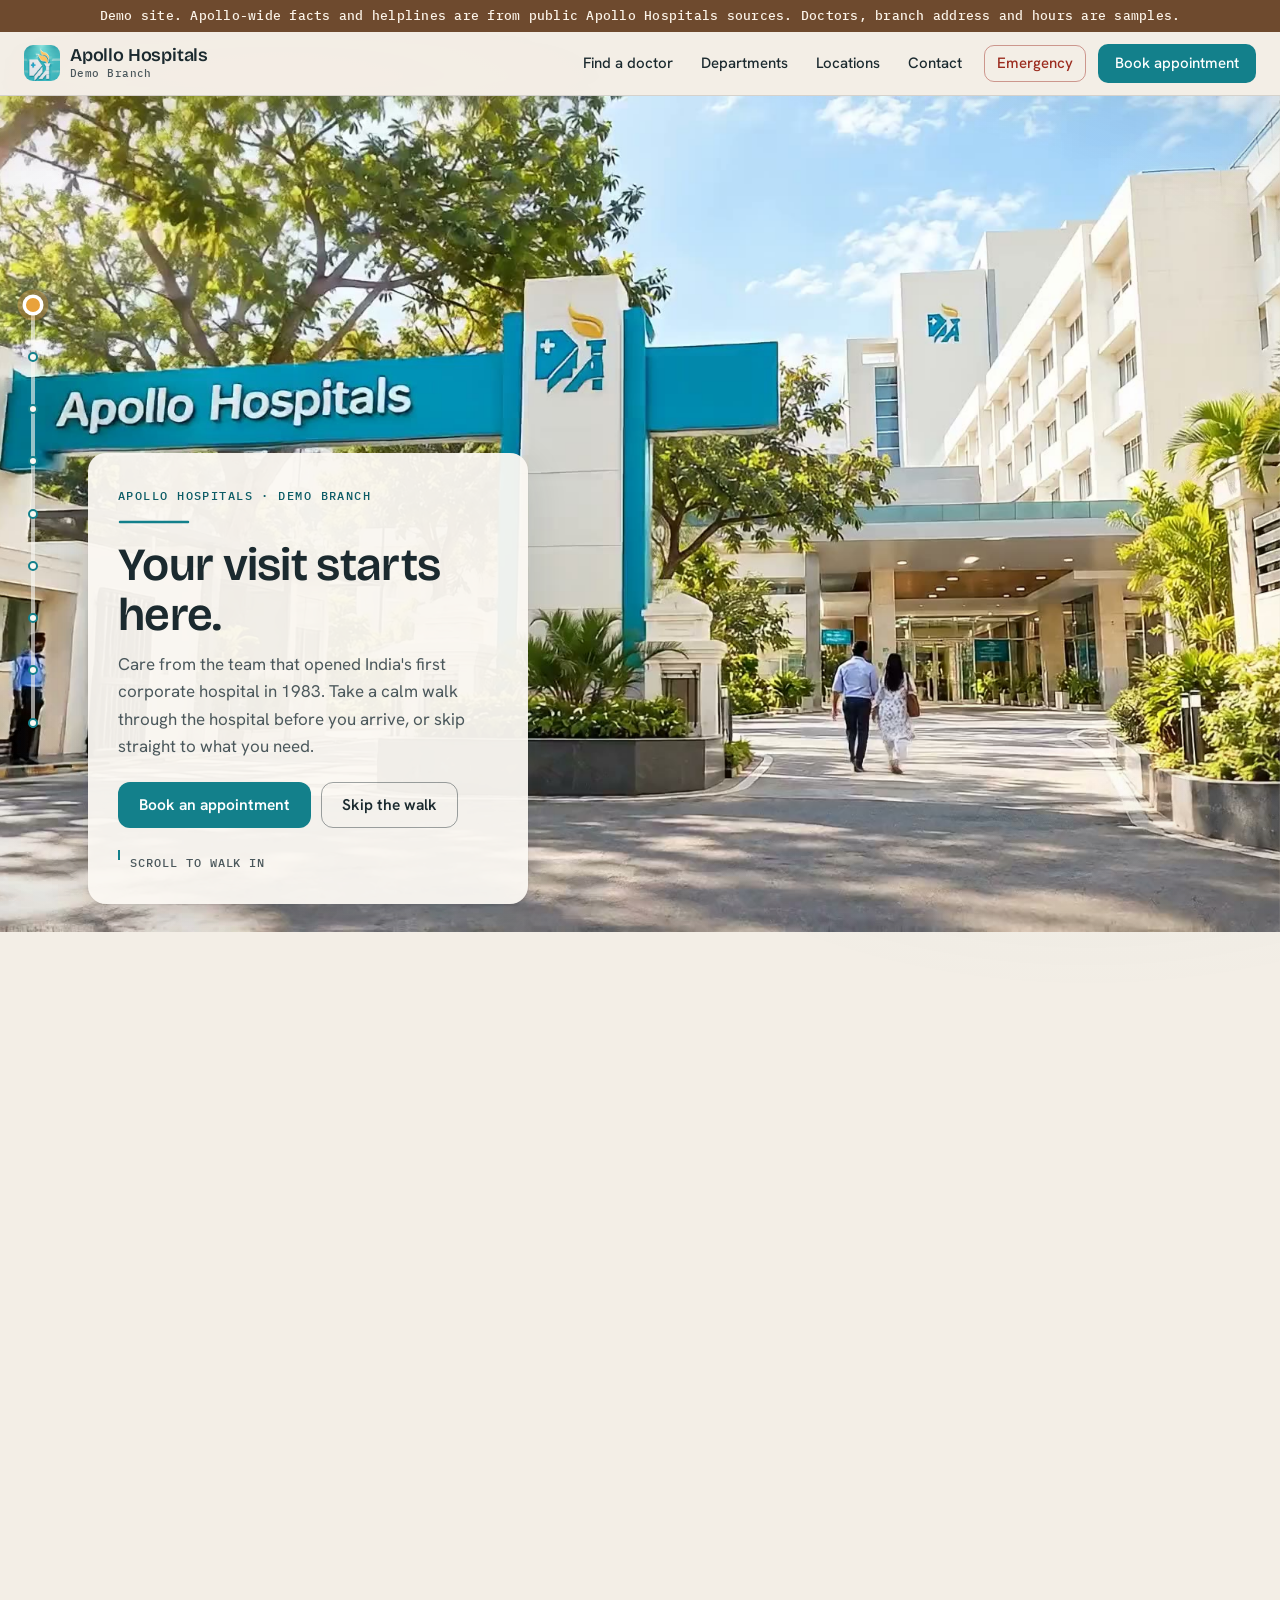
==== commit c22406c0: "Upgrade walk video quality: four chapter videos from full-quality masters - Rebuild the scroll video" ====
--- a/site/index.html
+++ b/site/index.html
@@ -50,7 +50,6 @@
 <section class="journey" id="journey" aria-label="Walk through the hospital">
   <div class="stage">
     <div class="media" aria-hidden="true">
-      <video id="hero" muted playsinline preload="none" tabindex="-1" aria-hidden="true" disablepictureinpicture></video>
       <div class="stills">
         <img data-still="arrival"    data-src="assets/stills/arrival.jpg" alt="">
         <img data-still="lobby"      data-src="assets/stills/lobby.jpg" alt="">
--- a/site/assets/journey.css
+++ b/site/assets/journey.css
@@ -3,10 +3,10 @@
 .stage{position:sticky;top:var(--header-h);height:calc(100vh - var(--header-h));height:calc(100svh - var(--header-h));overflow:hidden;background:#D9D2C6}
 
 .media{position:absolute;inset:0}
-#hero,.stills img{position:absolute;inset:0;width:100%;height:100%;object-fit:cover}
-#hero{opacity:0;transform:translateZ(0);will-change:transform;transition:opacity .6s var(--ease-out)}
-.stage.video-ready #hero{opacity:1}
-.stage.video-failed #hero{display:none}
+.media video,.stills img{position:absolute;inset:0;width:100%;height:100%;object-fit:cover}
+.media video{opacity:0;transform:translateZ(0);will-change:transform}
+.media video.on{opacity:1}
+
 .stills img{opacity:0;will-change:opacity,transform;transform-origin:50% 50%}
 .glow{position:absolute;inset:0;opacity:0;pointer-events:none;background:radial-gradient(60% 70% at 52% 38%,rgba(255,248,232,1) 0%,rgba(255,244,222,.85) 45%,rgba(255,240,215,.35) 100%)}
 .scrim{position:absolute;inset:0;pointer-events:none;background:radial-gradient(ellipse 120% 90% at 50% 45%,rgba(20,24,26,0) 50%,rgba(20,24,26,.28) 100%)}
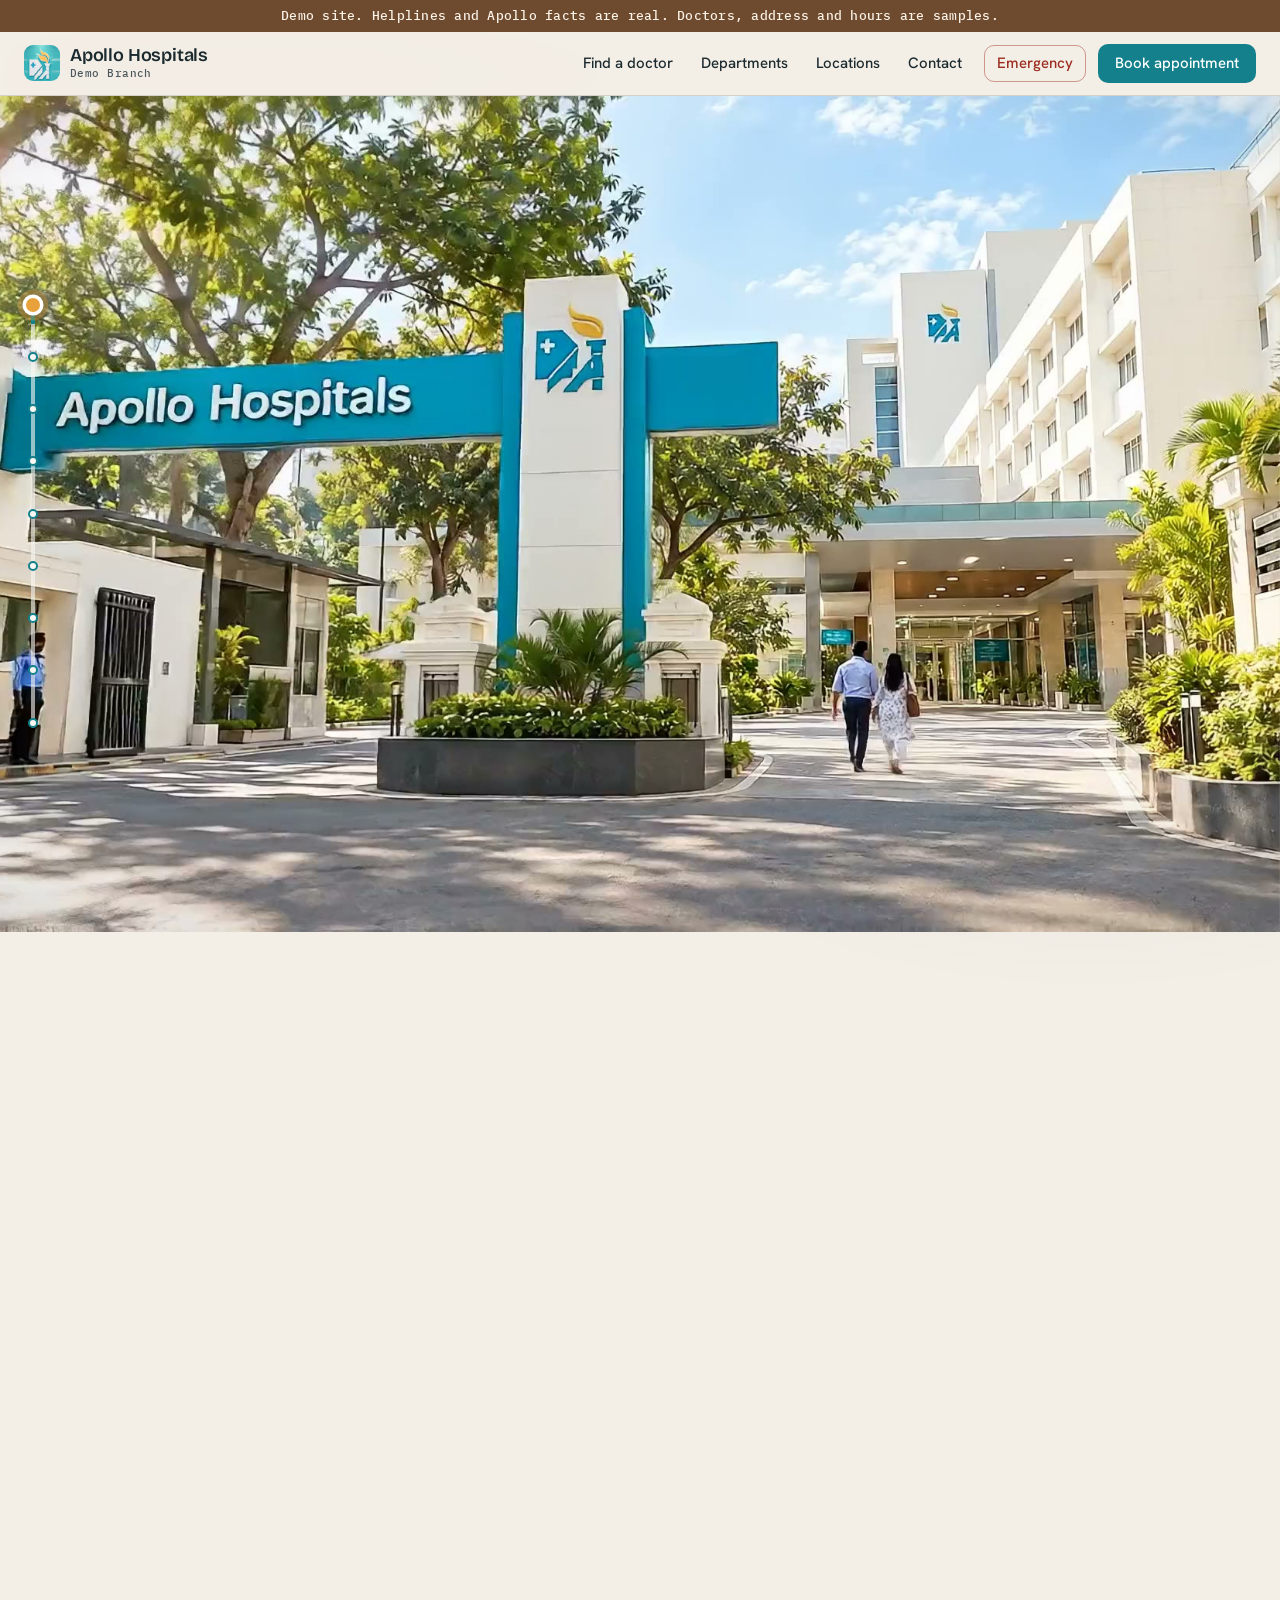
==== commit f29fa9bd: "Run the animated walk on every device: phones, tablets, laptops - Portrait phones get a 9:16 centre-" ====
--- a/site/index.html
+++ b/site/index.html
@@ -18,6 +18,10 @@
 <link href="https://fonts.googleapis.com/css2?family=Bricolage+Grotesque:opsz,wght@12..96,600&family=Hanken+Grotesk:wght@400;500;600&family=IBM+Plex+Mono:wght@500&display=swap" rel="stylesheet">
 <link rel="stylesheet" href="assets/site.css">
 <link rel="stylesheet" href="assets/journey.css">
+<script>
+  /* Pick the still-photo journey before first paint for reduce-motion or data-saver visitors. */
+  (function(){try{var c=navigator.connection;if(matchMedia('(prefers-reduced-motion: reduce)').matches||(c&&c.saveData))document.documentElement.classList.add('static-journey');}catch(e){}})();
+</script>
 <noscript><style>
   .journey{height:auto!important}
   .stage{position:static;height:auto;overflow:visible}
@@ -28,7 +32,7 @@
 </head>
 <body>
 <a class="skip" href="#essentials">Skip the walk</a>
-<div class="draft" role="note">Demo site. Apollo-wide facts and helplines are from public Apollo Hospitals sources. Doctors, branch address and hours are samples.</div>
+<div class="draft" role="note">Demo site. Helplines and Apollo facts are real. Doctors, address and hours are samples.</div>
 
 <header class="site-header">
   <a class="brand" href="index.html" aria-label="Apollo Hospitals home">
--- a/site/assets/site.css
+++ b/site/assets/site.css
@@ -157,3 +157,5 @@
 .facts-row strong{font:600 26px/1.1 var(--display);color:var(--teal-deep);letter-spacing:-.01em}
 .facts-row span{font-size:14.5px;color:var(--ink-2)}
 @media (max-width:720px){.facts-row li+li{padding-left:0;border-left:0;border-top:1px solid var(--line)}}
+
+@media (max-width:720px){.draft{font-size:11px;padding:6px 12px}}
--- a/site/assets/journey.css
+++ b/site/assets/journey.css
@@ -90,34 +90,88 @@
 
 .essentials{background:linear-gradient(var(--canvas),#EFE8DC)}
 
-/* Short desktop windows: keep the walk, drop the small overlays */
-@media (max-height:560px){.rail,.loader,.scroll-cue{display:none}}
+/* Short windows (landscape phones, shallow laptop windows): keep the walk, compact the overlays */
+@media (max-height:560px){
+  .rail,.loader,.scroll-cue{display:none}
+  .panel{left:16px;width:min(380px,48vw);max-height:calc(100% - 20px);padding:16px 18px}
+  .stop[data-side="right"] .panel{right:16px}
+  .stop[data-side="left-low"] .panel{bottom:10px}
+  .stop[data-side="center"] .panel{bottom:10px}
+  .panel h1{font-size:24px}
+  .panel h2{font-size:21px}
+  .panel .body{font-size:14px;margin-top:6px}
+  .panel .guide{margin:6px 0 8px}
+  .panel .actions{margin-top:12px}
+  .picker{margin-top:10px}
+  .chip{padding:8px 11px;font-size:13.5px}
+  .steps,.docs{margin-top:10px;gap:6px}
+}
 
-/* ===== Static journey (five gates; identical strings live in journey.js) ===== */
-@media (max-width: 720px), (orientation: portrait) and (max-width: 1024px), (orientation: portrait) and (pointer: coarse), (orientation: landscape) and (pointer: coarse) and (max-height: 560px), (prefers-reduced-motion: reduce){
-  .journey{height:auto!important}
-  .stage{position:static;height:auto;overflow:visible;background:none}
-  .media,.loader,.rail{display:none}
-  .stops{position:static;pointer-events:auto}
-  .stop{position:static;opacity:1!important;visibility:visible!important;display:block;padding:0 0 28px}
-  .stop-fig{display:block;aspect-ratio:4/3;overflow:hidden;background:#D9D2C6}
-  .stop-fig img{width:100%;height:100%;object-fit:cover}
-  .stop[data-stop="arrival"] .stop-fig img{object-position:30% 50%}
-  .stop[data-stop="bedside"] .stop-fig img,.stop[data-stop="care"] .stop-fig img{object-position:40% 50%}
-  .panel,.stop[data-side="right"] .panel,.stop[data-side="center"] .panel,.stop[data-side="left-low"] .panel{position:relative;top:auto;left:auto;right:auto;bottom:auto;width:auto;max-height:none;overflow:visible;margin:-36px 16px 0;transform:none;text-align:left;background:var(--panel)}
+/* Phones and upright tablets: the walk fills the screen, text rides in a bottom sheet */
+@media (orientation: portrait) and (max-width: 1100px), (max-width: 820px) and (min-height: 561px){
+  .panel,.stop[data-side="right"] .panel,.stop[data-side="left-low"] .panel,.stop[data-side="center"] .panel{
+    top:auto;bottom:12px;left:max(12px,calc(50% - 300px));right:max(12px,calc(50% - 300px));width:auto;
+    max-height:58%;padding:20px 20px 18px;border-radius:16px;text-align:left;
+    transform:translate3d(0,calc((1 - var(--k,1)) * 18px),0)}
+  .stop[data-side="center"] .panel{background:rgba(251,248,243,.92)}
   .stop[data-side="center"] .actions{justify-content:flex-start}
-  .panel .guide path{stroke-dashoffset:0}
-  .search-row{flex-direction:column}
-  .scroll-cue{display:none}
+  .panel h1{font-size:30px}
+  .panel h2{font-size:25px}
+  .panel .body{font-size:15.5px;margin-top:8px}
+  .panel .guide{margin:8px 0 10px}
+  .panel .actions{margin-top:16px}
+  .panel .actions .btn{flex:1 1 auto}
+  .scroll-cue{margin-top:14px}
+  .docs li{padding:10px}
+  .docs li:nth-child(n+3){display:none}
+  .quote{margin-top:12px;padding:12px 14px}
+  /* the floor-guide rail becomes a slim progress line across the top */
+  .rail{top:10px;left:14px;right:14px;height:22px;transform:none}
+  .rail-line{left:8px;right:8px;top:9px;bottom:auto;width:auto;height:4px}
+  .rail-fill{transform-origin:0 50%;transform:scaleX(var(--railp,0))}
+  .rail ol{flex-direction:row;height:22px}
+  .rail .lbl{display:none}
+  .loader{top:40px;bottom:auto;right:12px}
 }
-@media (min-width: 721px) and (orientation: portrait) and (max-width: 1024px){
-  .stops{max-width:760px;margin:0 auto}
-  .stop-fig{aspect-ratio:16/9}
+
+/* ===== Static journey: only for reduce-motion or data-saver visitors (html.static-journey, set in <head>) ===== */
+html.static-journey .journey{height:auto!important}
+html.static-journey .stage{position:static;height:auto;overflow:visible;background:none}
+html.static-journey .media,html.static-journey .loader,html.static-journey .rail{display:none}
+html.static-journey .stops{position:static;pointer-events:auto}
+html.static-journey .stop{position:static;opacity:1!important;visibility:visible!important;display:block;padding:0 0 28px}
+html.static-journey .stop-fig{display:block;aspect-ratio:4/3;overflow:hidden;background:#D9D2C6}
+html.static-journey .stop-fig img{width:100%;height:100%;object-fit:cover}
+html.static-journey .stop[data-stop="arrival"] .stop-fig img{object-position:30% 50%}
+html.static-journey .stop[data-stop="care"] .stop-fig img{object-position:40% 50%}
+html.static-journey .panel,html.static-journey .stop[data-side] .panel{position:relative;top:auto;left:auto;right:auto;bottom:auto;width:auto;max-height:none;overflow:visible;margin:-36px 16px 0;transform:none;text-align:left;background:var(--panel)}
+html.static-journey .stop[data-side="center"] .actions{justify-content:flex-start}
+html.static-journey .panel .guide path{stroke-dashoffset:0}
+html.static-journey .docs li:nth-child(n+3){display:flex}
+html.static-journey .scroll-cue{display:none}
+@media (max-width: 720px){html.static-journey .search-row{flex-direction:column}}
+@media (min-width: 721px) and (max-width: 1024px){
+  html.static-journey .stops{max-width:760px;margin:0 auto}
+  html.static-journey .stop-fig{aspect-ratio:16/9}
 }
-/* Static journey on wide screens (reduced motion on desktop): a calm, contained column */
-@media (prefers-reduced-motion: reduce) and (min-width: 1025px){
-  .stops{max-width:1080px;margin:0 auto;padding:32px 24px 0}
-  .stop{display:grid;grid-template-columns:1.25fr 1fr;align-items:center;gap:0;padding:0 0 40px}
-  .stop-fig{aspect-ratio:4/3;border-radius:18px}
-  .panel,.stop[data-side="right"] .panel,.stop[data-side="center"] .panel,.stop[data-side="left-low"] .panel{margin:0 0 0 -48px}
+@media (min-width: 1025px){
+  html.static-journey .stops{max-width:1080px;margin:0 auto;padding:32px 24px 0}
+  html.static-journey .stop{display:grid;grid-template-columns:1.25fr 1fr;align-items:center;gap:0;padding:0 0 40px}
+  html.static-journey .stop-fig{aspect-ratio:4/3;border-radius:18px}
+  html.static-journey .panel,html.static-journey .stop[data-side] .panel{margin:0 0 0 -48px}
 }
+
+/* Phones: the Call / Book / Directions bar sits at the bottom; lift the sheet above it */
+@media (max-width: 720px) and (min-height: 561px){
+  .panel,.stop[data-side] .panel{bottom:calc(76px + env(safe-area-inset-bottom));max-height:calc(58% - 40px)}
+  .loader{top:40px}
+}
+/* The first stop is on screen before the banner scrolls away: keep its buttons in view */
+.stop[data-stop="arrival"] .panel{bottom:calc(28px + var(--banner-h,0px))}
+@media (orientation: portrait) and (max-width: 1100px), (max-width: 820px) and (min-height: 561px){
+  .stop[data-stop="arrival"] .panel{bottom:calc(12px + var(--banner-h,0px))}
+}
+@media (max-width: 720px) and (min-height: 561px){
+  .stop[data-stop="arrival"] .panel{bottom:calc(76px + env(safe-area-inset-bottom) + var(--banner-h,0px))}
+}
+@media (max-height:560px){.stop[data-stop="arrival"] .panel{bottom:calc(10px + var(--banner-h,0px))}}
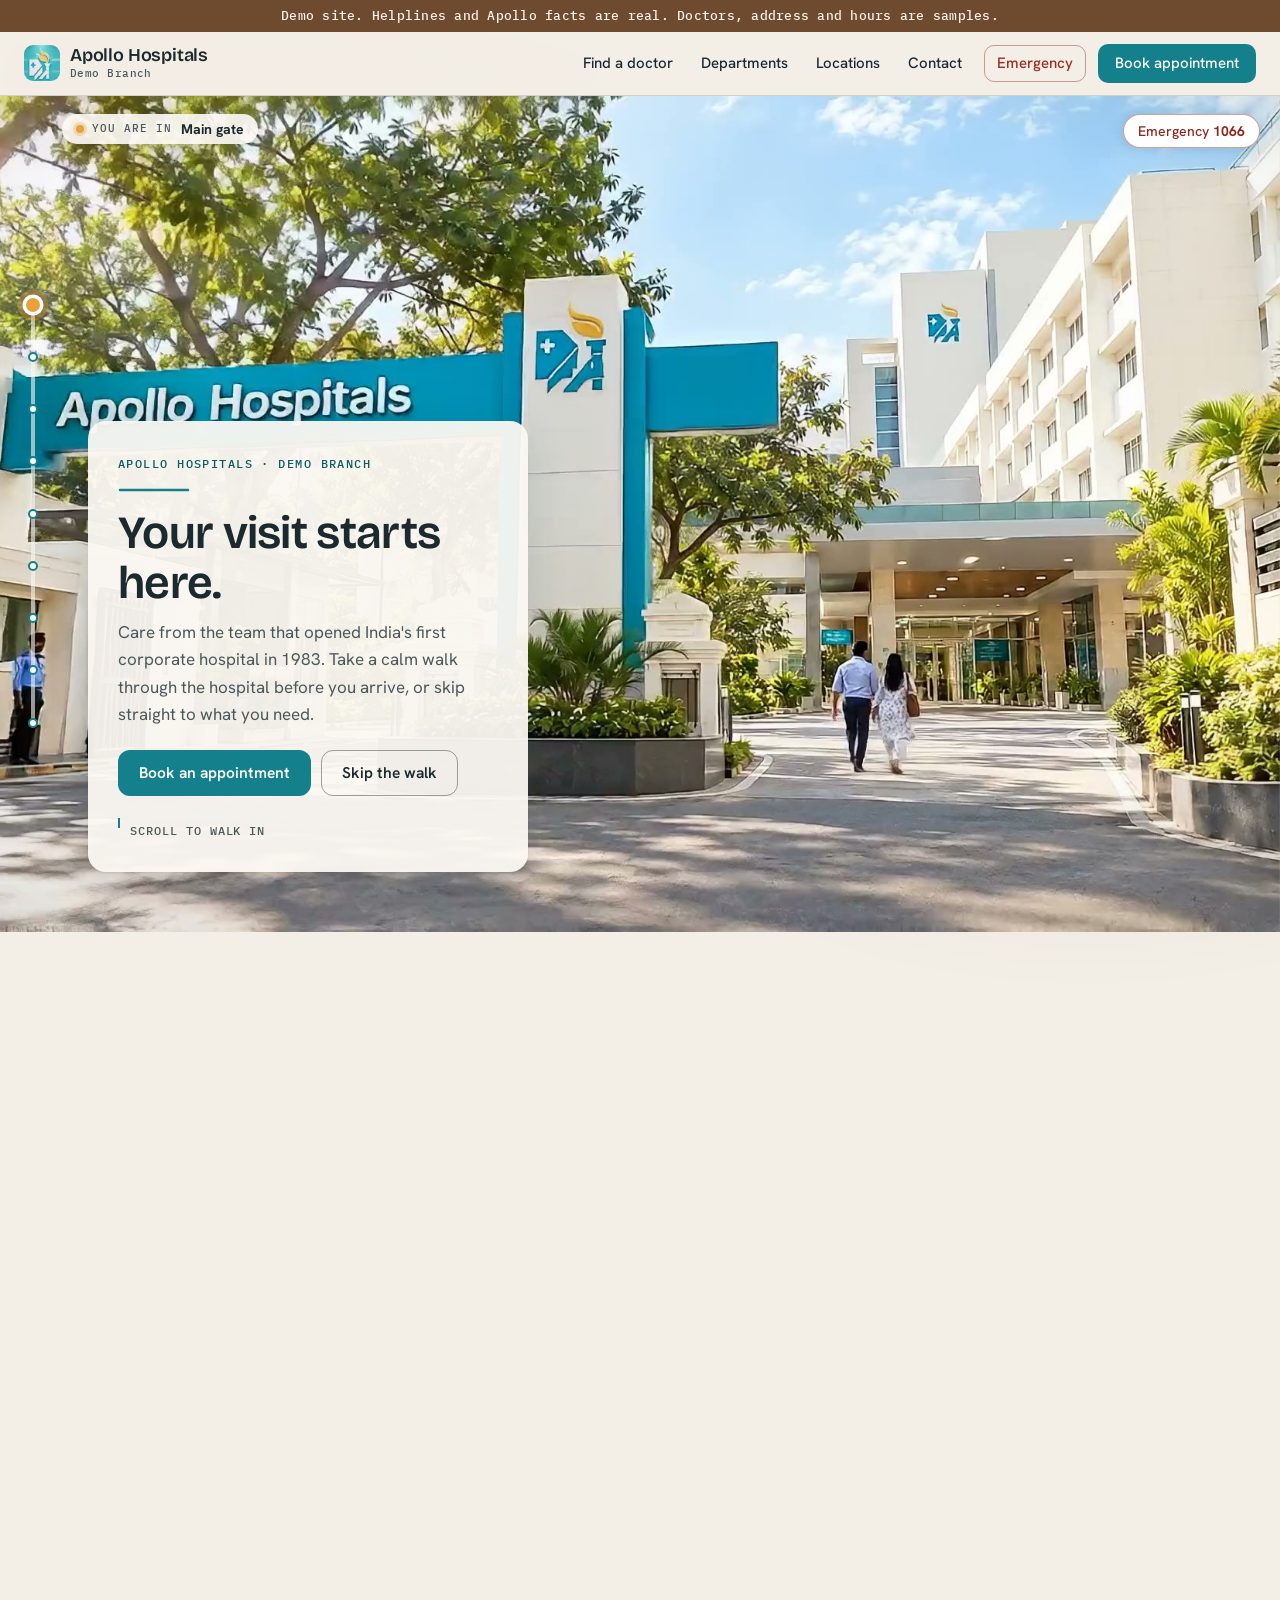
==== commit a0b59b4d: "Fill the walking stretches with scroll-driven captions - Gate: three heritage lines (1983, India's f" ====
--- a/site/index.html
+++ b/site/index.html
@@ -91,6 +91,41 @@
       </ol>
     </nav>
 
+    <div class="beats" aria-hidden="true">
+      <p class="beat hero-line" data-seg="walkA" data-in="0.03" data-out="0.21"><span class="kick">Apollo Hospitals</span>Since 1983.</p>
+      <p class="beat hero-line" data-seg="walkA" data-in="0.20" data-out="0.38"><span class="kick">A first for India</span>The country&#39;s first corporate hospital.</p>
+      <p class="beat hero-line" data-seg="walkA" data-in="0.37" data-out="0.55"><span class="kick">Our founder</span>Started in Chennai by Dr. Prathap C. Reddy.</p>
+
+      <div class="beat way-sign" data-seg="walkA" data-in="0.60" data-out="0.98">
+        <span class="way-arrow">&uarr;</span>
+        <span class="way-text"><strong>Welcome.</strong> Reception is straight ahead.</span>
+        <span class="way-chip">Emergency: 1066, day and night</span>
+      </div>
+
+      <span class="beat tag" style="--x:52%;--y:47%" data-seg="walkB" data-in="0.50" data-out="0.98">Reception</span>
+      <span class="beat tag" style="--x:30%;--y:58%" data-seg="walkB" data-in="0.58" data-out="0.98">Queue here</span>
+      <span class="beat tag" style="--x:12%;--y:42%" data-seg="walkB" data-in="0.66" data-out="0.98">Waiting area</span>
+
+      <div class="beat tips-head" data-seg="walkC" data-in="0.03" data-out="0.46">Before you come <small>sample tips</small></div>
+      <p class="beat tip" style="--i:0" data-seg="walkC" data-in="0.07" data-out="0.46">Bring a photo ID</p>
+      <p class="beat tip" style="--i:1" data-seg="walkC" data-in="0.13" data-out="0.46">Carry your earlier reports</p>
+      <p class="beat tip" style="--i:2" data-seg="walkC" data-in="0.19" data-out="0.46">Arrive 15 minutes before your time</p>
+
+      <span class="beat sign" data-seg="walkC" data-in="0.48" data-out="0.63">Cardiac Sciences <b>&rarr;</b></span>
+      <span class="beat sign" data-seg="walkC" data-in="0.555" data-out="0.705">Oncology <b>&rarr;</b></span>
+      <span class="beat sign" data-seg="walkC" data-in="0.63" data-out="0.78">Neurosciences <b>&rarr;</b></span>
+      <span class="beat sign" data-seg="walkC" data-in="0.705" data-out="0.855">Orthopaedics <b>&rarr;</b></span>
+      <span class="beat sign" data-seg="walkC" data-in="0.78" data-out="0.93">Gastroenterology <b>&rarr;</b></span>
+      <span class="beat sign" data-seg="walkC" data-in="0.855" data-out="0.995">Transplants <b>&rarr;</b></span>
+
+      <p class="beat soft-caption" data-seg="walkD" data-in="0.28" data-out="0.98">Private rooms <i>&middot;</i> Nurse call at every bed <i>&middot;</i> Space for family <small>sample</small></p>
+
+      <p class="beat soft-caption center" data-seg="match" data-in="0.10" data-out="0.90">Care that follows you home.</p>
+    </div>
+
+    <p class="area-label" aria-live="polite"><span class="area-dot"></span><span class="area-kick">You are in</span> <strong class="area-name">Main gate</strong></p>
+    <a class="emergency-pill" href="tel:1066">Emergency <strong>1066</strong></a>
+
     <div class="stops">
 
       <article class="stop" id="stop-arrival" data-stop="arrival" data-side="left-low">
--- a/site/assets/journey.css
+++ b/site/assets/journey.css
@@ -175,3 +175,95 @@
   .stop[data-stop="arrival"] .panel{bottom:calc(76px + env(safe-area-inset-bottom) + var(--banner-h,0px))}
 }
 @media (max-height:560px){.stop[data-stop="arrival"] .panel{bottom:calc(10px + var(--banner-h,0px))}}
+
+
+/* ===== Walk captions: light content that rides the walking stretches ===== */
+.beats{position:absolute;inset:0;z-index:3;pointer-events:none}
+.beat{position:absolute;margin:0;opacity:0;will-change:opacity,transform}
+
+/* Gate: three heritage lines, one at a time, drifting down as you approach */
+.hero-line{top:12%;right:6%;max-width:min(560px,46vw);padding:18px 24px 20px;border-radius:16px;
+  background:rgba(22,38,43,.62);backdrop-filter:blur(8px);-webkit-backdrop-filter:blur(8px);
+  color:#FBF8F3;font:600 clamp(26px,2.6vw,40px)/1.12 var(--display);letter-spacing:-.01em;
+  transform:translate3d(0,calc((1 - var(--k,1)) * -22px),0)}
+.hero-line .kick{display:block;margin-bottom:8px;font:500 12px/1 var(--mono);letter-spacing:.14em;text-transform:uppercase;color:#F3C77A}
+
+/* Doors to lobby: a hospital wayfinding sign */
+.way-sign{top:14%;left:50%;display:grid;grid-template-columns:auto 1fr;align-items:center;column-gap:16px;row-gap:10px;
+  padding:16px 22px 16px 16px;border-radius:14px;background:var(--teal-deep);color:#fff;box-shadow:0 10px 30px rgba(12,92,102,.35);
+  transform:translate3d(-50%,calc((1 - var(--k,1)) * 16px),0) scale(calc(.94 + .06 * var(--k,1)))}
+.way-arrow{grid-row:span 2;width:52px;height:52px;border-radius:10px;display:grid;place-items:center;background:#fff;color:var(--teal-deep);font:700 30px/1 var(--body)}
+.way-text{font:500 20px/1.3 var(--body)}
+.way-text strong{font-weight:700}
+.way-chip{justify-self:start;font:500 12px/1 var(--mono);letter-spacing:.06em;text-transform:uppercase;padding:7px 10px;border-radius:999px;background:rgba(255,255,255,.16)}
+
+/* Reception: small place tags with a pin */
+.tag{left:var(--x);top:var(--y);padding:8px 12px 8px 26px;border-radius:999px;background:rgba(251,248,243,.94);color:var(--ink);
+  font:600 14px/1 var(--body);box-shadow:0 4px 16px rgba(27,42,47,.18);transform:translate3d(0,calc((1 - var(--k,1)) * 10px),0) scale(calc(.9 + .1 * var(--k,1)))}
+.tag::before{content:"";position:absolute;left:10px;top:50%;width:8px;height:8px;margin-top:-4px;border-radius:50%;background:var(--flame);box-shadow:0 0 0 3px rgba(233,162,59,.3)}
+
+/* Waiting hall: visit checklist that ticks as you walk */
+.tips-head,.tip{left:6%;width:min(380px,40vw)}
+.tips-head{top:16%;padding:12px 18px;border-radius:14px 14px 0 0;background:var(--teal-deep);color:#fff;font:600 18px/1.2 var(--display)}
+.tips-head small{display:block;margin-top:4px;font:500 10.5px/1 var(--mono);letter-spacing:.1em;text-transform:uppercase;opacity:.75}
+.tip{top:calc(16% + 62px + var(--i) * 52px);padding:14px 18px 14px 50px;background:rgba(251,248,243,.95);color:var(--ink);font:500 16px/1.3 var(--body);
+  border-bottom:1px solid var(--line);transform:translate3d(calc((1 - var(--k,1)) * -18px),0,0)}
+.tip[style*="--i:2"]{border-radius:0 0 14px 14px;border-bottom:0}
+.tip::before{content:"";position:absolute;left:18px;top:50%;width:18px;height:18px;margin-top:-9px;border-radius:50%;border:2px solid var(--teal);
+  background:var(--teal) no-repeat center/11px url("data:image/svg+xml,%3Csvg xmlns='http://www.w3.org/2000/svg' viewBox='0 0 12 12'%3E%3Cpath d='M2 6.5l2.5 2.5L10 3.5' fill='none' stroke='%23fff' stroke-width='2' stroke-linecap='round' stroke-linejoin='round'/%3E%3C/svg%3E");
+  opacity:var(--k,1)}
+
+/* Corridor: department signs pass by on the wall */
+.sign{top:22%;left:50%;padding:12px 18px;border-radius:10px;background:var(--teal-deep);color:#fff;white-space:nowrap;
+  font:600 18px/1 var(--body);box-shadow:0 8px 24px rgba(12,92,102,.3);
+  transform:translate3d(calc(-50% + (0.5 - var(--u,0.5)) * 64vw),0,0) scale(calc(.82 + .36 * var(--u,0.5)))}
+.sign b{margin-left:8px;color:#F3C77A;font-weight:700}
+
+/* Room and care: calm captions */
+.soft-caption{left:50%;bottom:9%;padding:14px 22px;border-radius:999px;background:rgba(251,248,243,.94);color:var(--ink);
+  font:500 17px/1.3 var(--body);white-space:nowrap;box-shadow:0 8px 24px rgba(27,42,47,.16);transform:translate3d(-50%,calc((1 - var(--k,1)) * 14px),0)}
+.soft-caption i{color:var(--flame);font-style:normal;margin:0 6px}
+.soft-caption small{margin-left:10px;font:500 10.5px/1 var(--mono);letter-spacing:.1em;text-transform:uppercase;color:var(--ink-2)}
+.soft-caption.center{bottom:auto;top:44%;font:600 clamp(26px,2.8vw,40px)/1.1 var(--display);padding:18px 30px;background:rgba(251,248,243,.9)}
+
+/* Live location label and the always-there emergency pill */
+.area-label{position:absolute;left:62px;top:18px;z-index:5;margin:0;display:flex;align-items:center;gap:8px;padding:8px 14px;border-radius:999px;
+  background:rgba(251,248,243,.92);box-shadow:0 2px 12px rgba(27,42,47,.12);font:500 14px/1 var(--body);color:var(--ink)}
+.area-kick{font:500 10.5px/1 var(--mono);letter-spacing:.1em;text-transform:uppercase;color:var(--ink-2)}
+.area-dot{width:8px;height:8px;border-radius:50%;background:var(--flame);box-shadow:0 0 0 3px rgba(233,162,59,.3)}
+.emergency-pill{position:absolute;right:20px;top:18px;z-index:5;padding:9px 14px;border-radius:999px;background:#fff;color:#8E271B;
+  border:1.5px solid rgba(155,44,31,.45);text-decoration:none;font:500 14px/1 var(--body);box-shadow:0 2px 12px rgba(27,42,47,.12)}
+.emergency-pill strong{font-weight:700}
+.emergency-pill:hover{background:#FBEDEA;color:#7A1F14}
+
+/* Short windows */
+@media (max-height:560px){
+  .hero-line{top:8%;font-size:22px;padding:12px 16px}
+  .way-sign{top:8%}.way-text{font-size:16px}.way-arrow{width:40px;height:40px;font-size:22px}
+  .tips-head{top:6%}.tip{top:calc(6% + 54px + var(--i) * 44px);padding:10px 14px 10px 44px;font-size:14px}
+  .sign{top:14%;font-size:15px}
+  .soft-caption{bottom:5%;font-size:14px}
+  .area-label{display:none}
+}
+/* Phones and upright tablets */
+@media (orientation: portrait) and (max-width: 1100px), (max-width: 820px) and (min-height: 561px){
+  .hero-line{top:auto;bottom:16%;left:14px;right:14px;max-width:none;font-size:26px}
+  .way-sign{top:auto;bottom:16%;left:14px;right:14px;transform:translate3d(0,calc((1 - var(--k,1)) * 16px),0)}
+  .way-text{font-size:17px}
+  .tag{font-size:13px}
+  .tips-head,.tip{left:14px;right:14px;width:auto}
+  .tips-head{top:auto;bottom:calc(16% + 3 * 52px + 58px)}
+  .tip{top:auto;bottom:calc(16% + (2 - var(--i)) * 52px)}
+  .sign{top:24%;font-size:16px;transform:translate3d(calc(-50% + (0.5 - var(--u,0.5)) * 110vw),0,0) scale(calc(.85 + .3 * var(--u,0.5)))}
+  .soft-caption{left:14px;right:14px;bottom:16%;white-space:normal;text-align:center;border-radius:16px;transform:translate3d(0,calc((1 - var(--k,1)) * 14px),0)}
+  .soft-caption.center{top:40%;bottom:auto;font-size:26px}
+  .area-label{left:14px;top:42px;font-size:13px;padding:7px 12px}
+  .emergency-pill{right:14px;top:42px;font-size:13px;padding:7px 12px}
+}
+@media (max-width: 720px) and (min-height: 561px){
+  .hero-line,.way-sign,.soft-caption{bottom:calc(88px + env(safe-area-inset-bottom))}
+  .tip{bottom:calc(88px + env(safe-area-inset-bottom) + (2 - var(--i)) * 52px)}
+  .tips-head{bottom:calc(88px + env(safe-area-inset-bottom) + 3 * 52px + 6px)}
+  .area-kick{display:none}
+}
+html.static-journey .beats,html.static-journey .area-label,html.static-journey .emergency-pill{display:none}
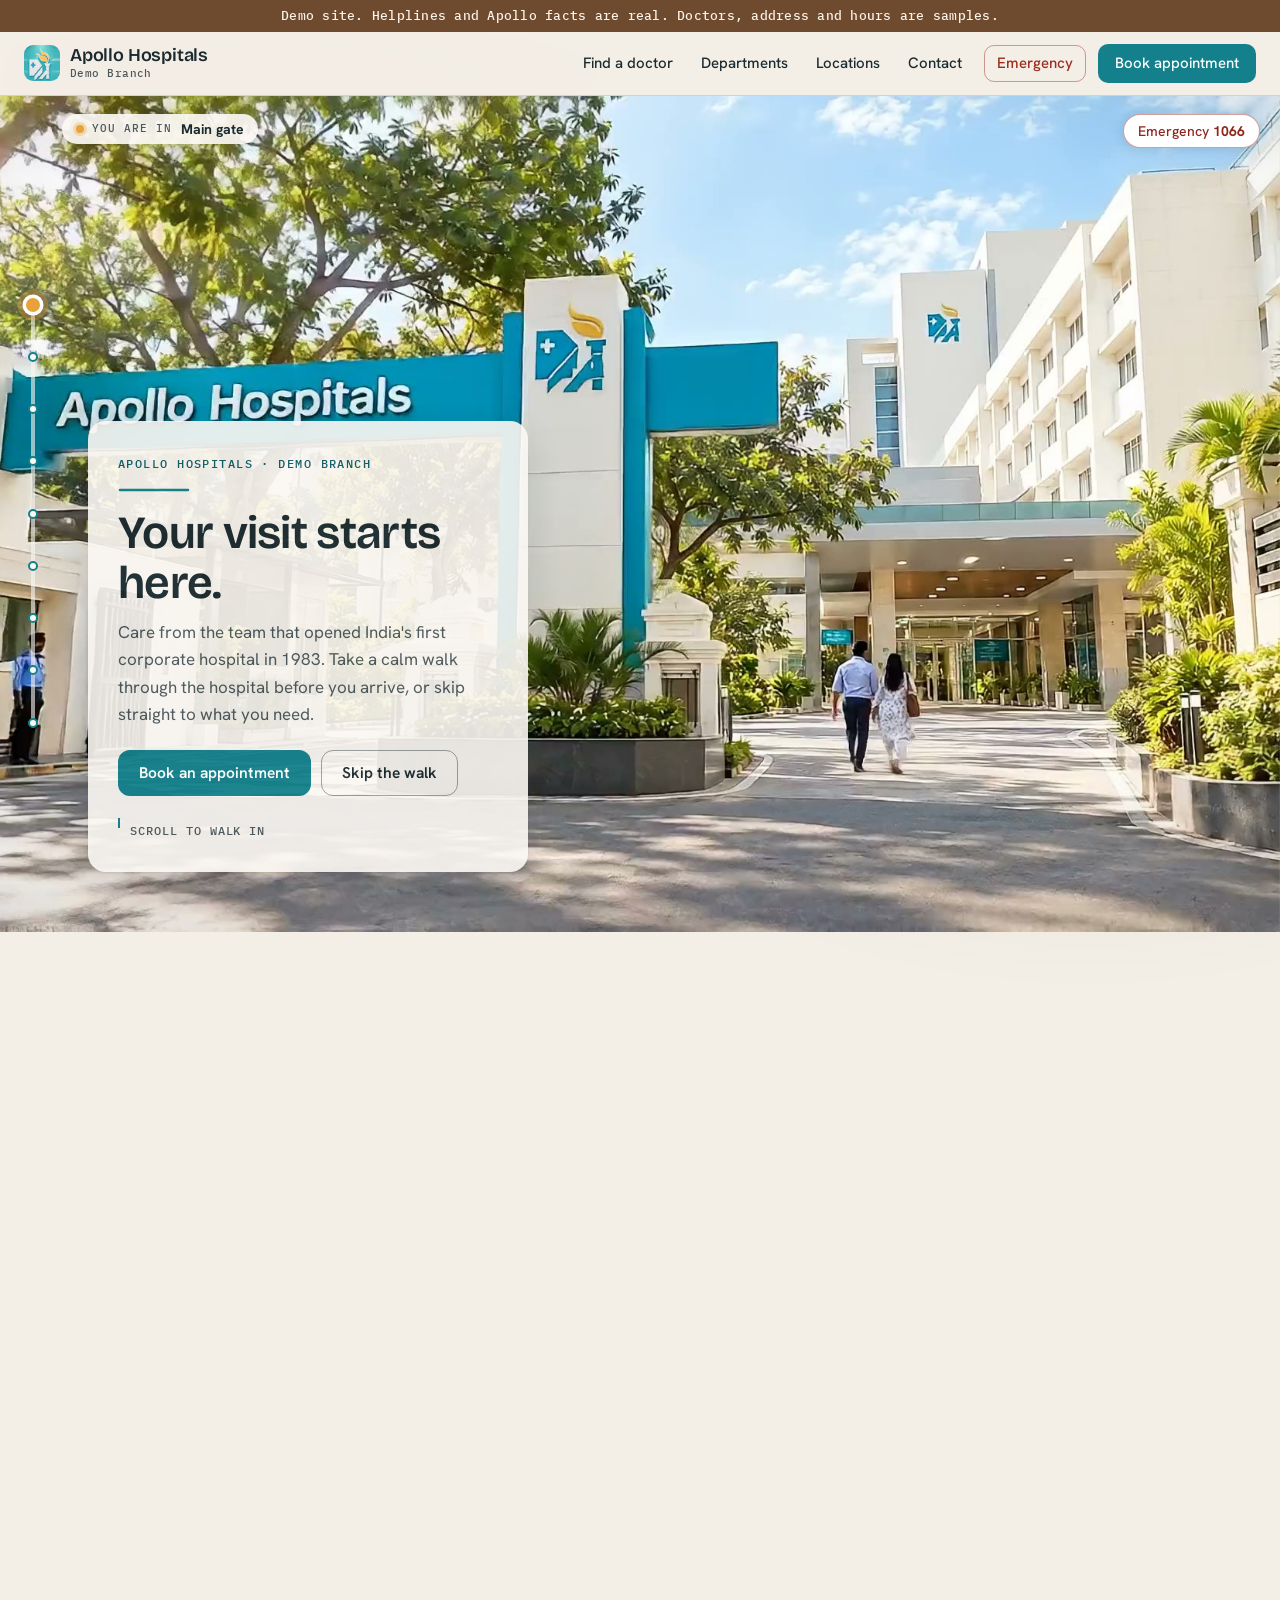
==== commit 8b485f67: "Version the CSS and JS links so browsers never mix old cached scripts with the new page Co-Authored-" ====
--- a/site/index.html
+++ b/site/index.html
@@ -16,8 +16,8 @@
 <link rel="preconnect" href="https://fonts.googleapis.com">
 <link rel="preconnect" href="https://fonts.gstatic.com" crossorigin>
 <link href="https://fonts.googleapis.com/css2?family=Bricolage+Grotesque:opsz,wght@12..96,600&family=Hanken+Grotesk:wght@400;500;600&family=IBM+Plex+Mono:wght@500&display=swap" rel="stylesheet">
-<link rel="stylesheet" href="assets/site.css">
-<link rel="stylesheet" href="assets/journey.css">
+<link rel="stylesheet" href="assets/site.css?v=1680421">
+<link rel="stylesheet" href="assets/journey.css?v=1680421">
 <script>
   /* Pick the still-photo journey before first paint for reduce-motion or data-saver visitors. */
   (function(){try{var c=navigator.connection;if(matchMedia('(prefers-reduced-motion: reduce)').matches||(c&&c.saveData))document.documentElement.classList.add('static-journey');}catch(e){}})();
@@ -308,7 +308,7 @@
 </div>
 
 <div class="env" aria-hidden="true"></div>
-<script src="assets/site.js" defer></script>
-<script src="assets/journey.js" defer></script>
+<script src="assets/site.js?v=1680421" defer></script>
+<script src="assets/journey.js?v=1680421" defer></script>
 </body>
 </html>
